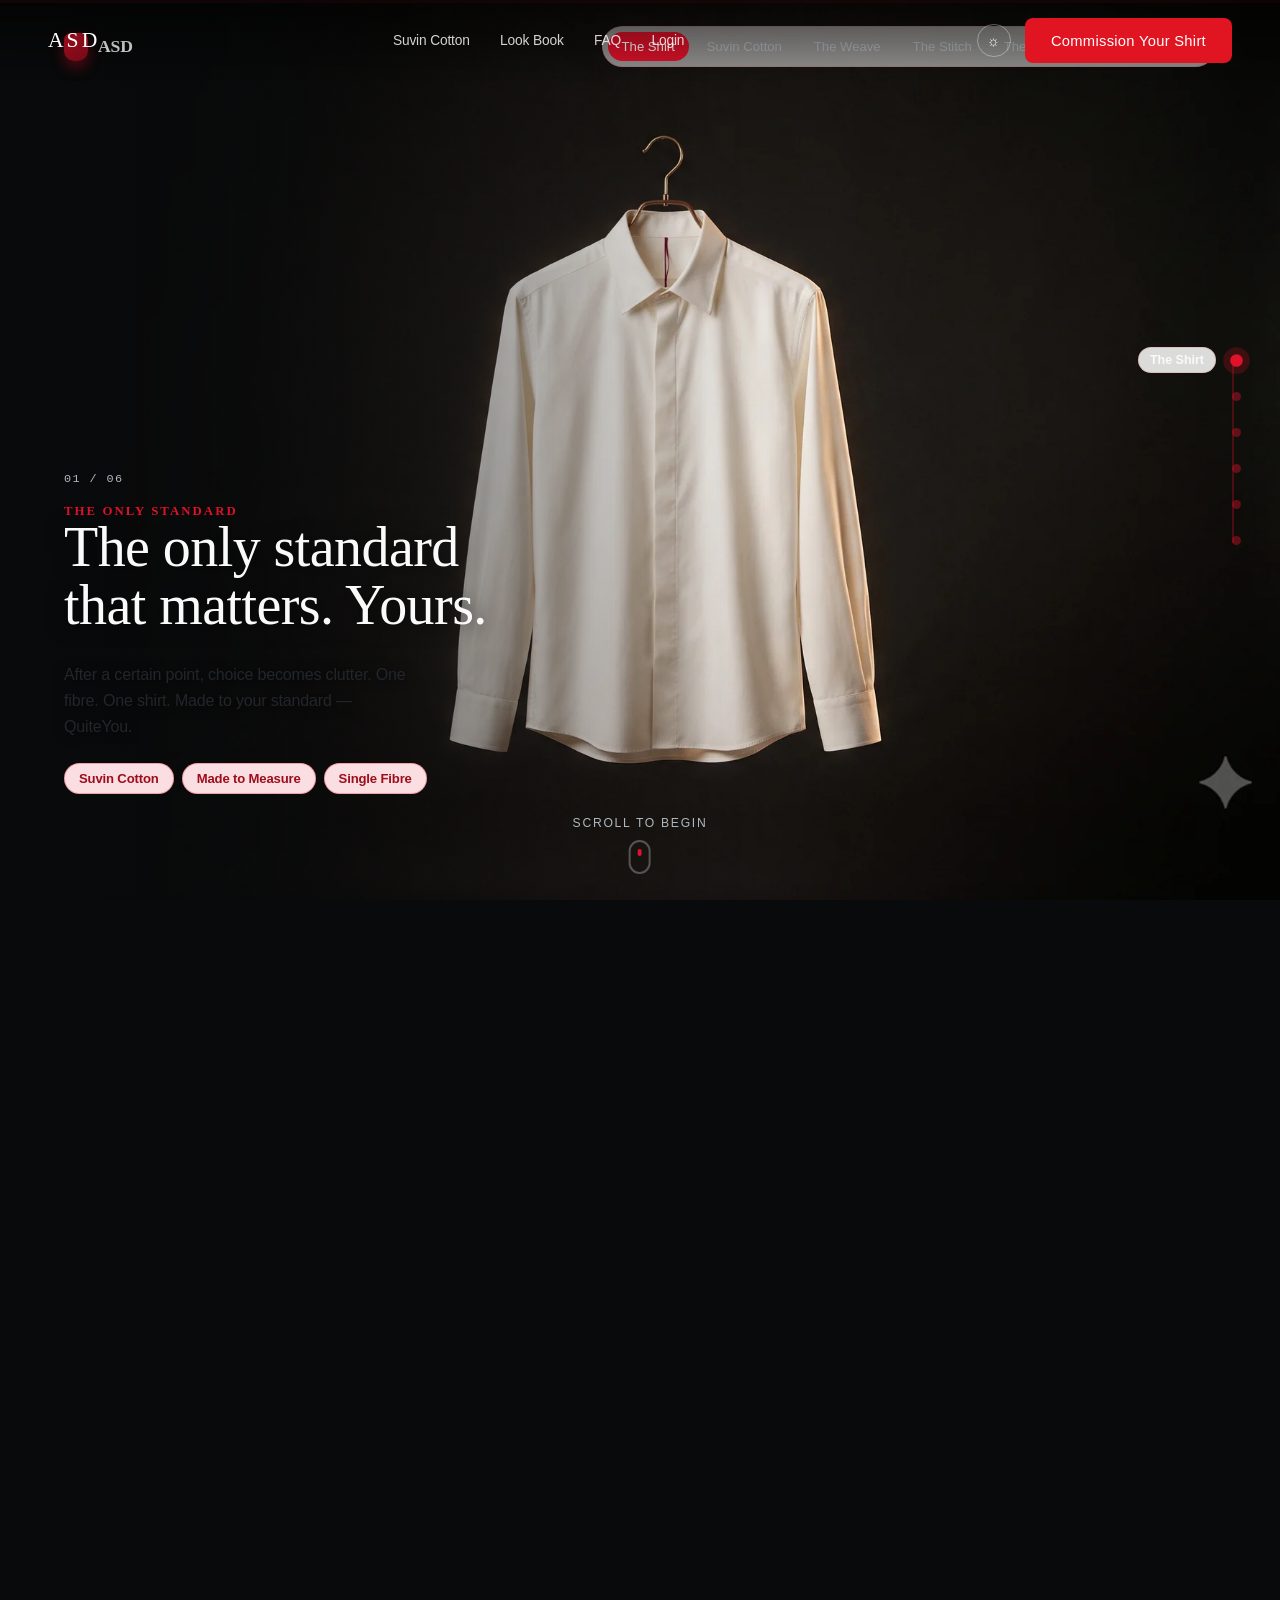
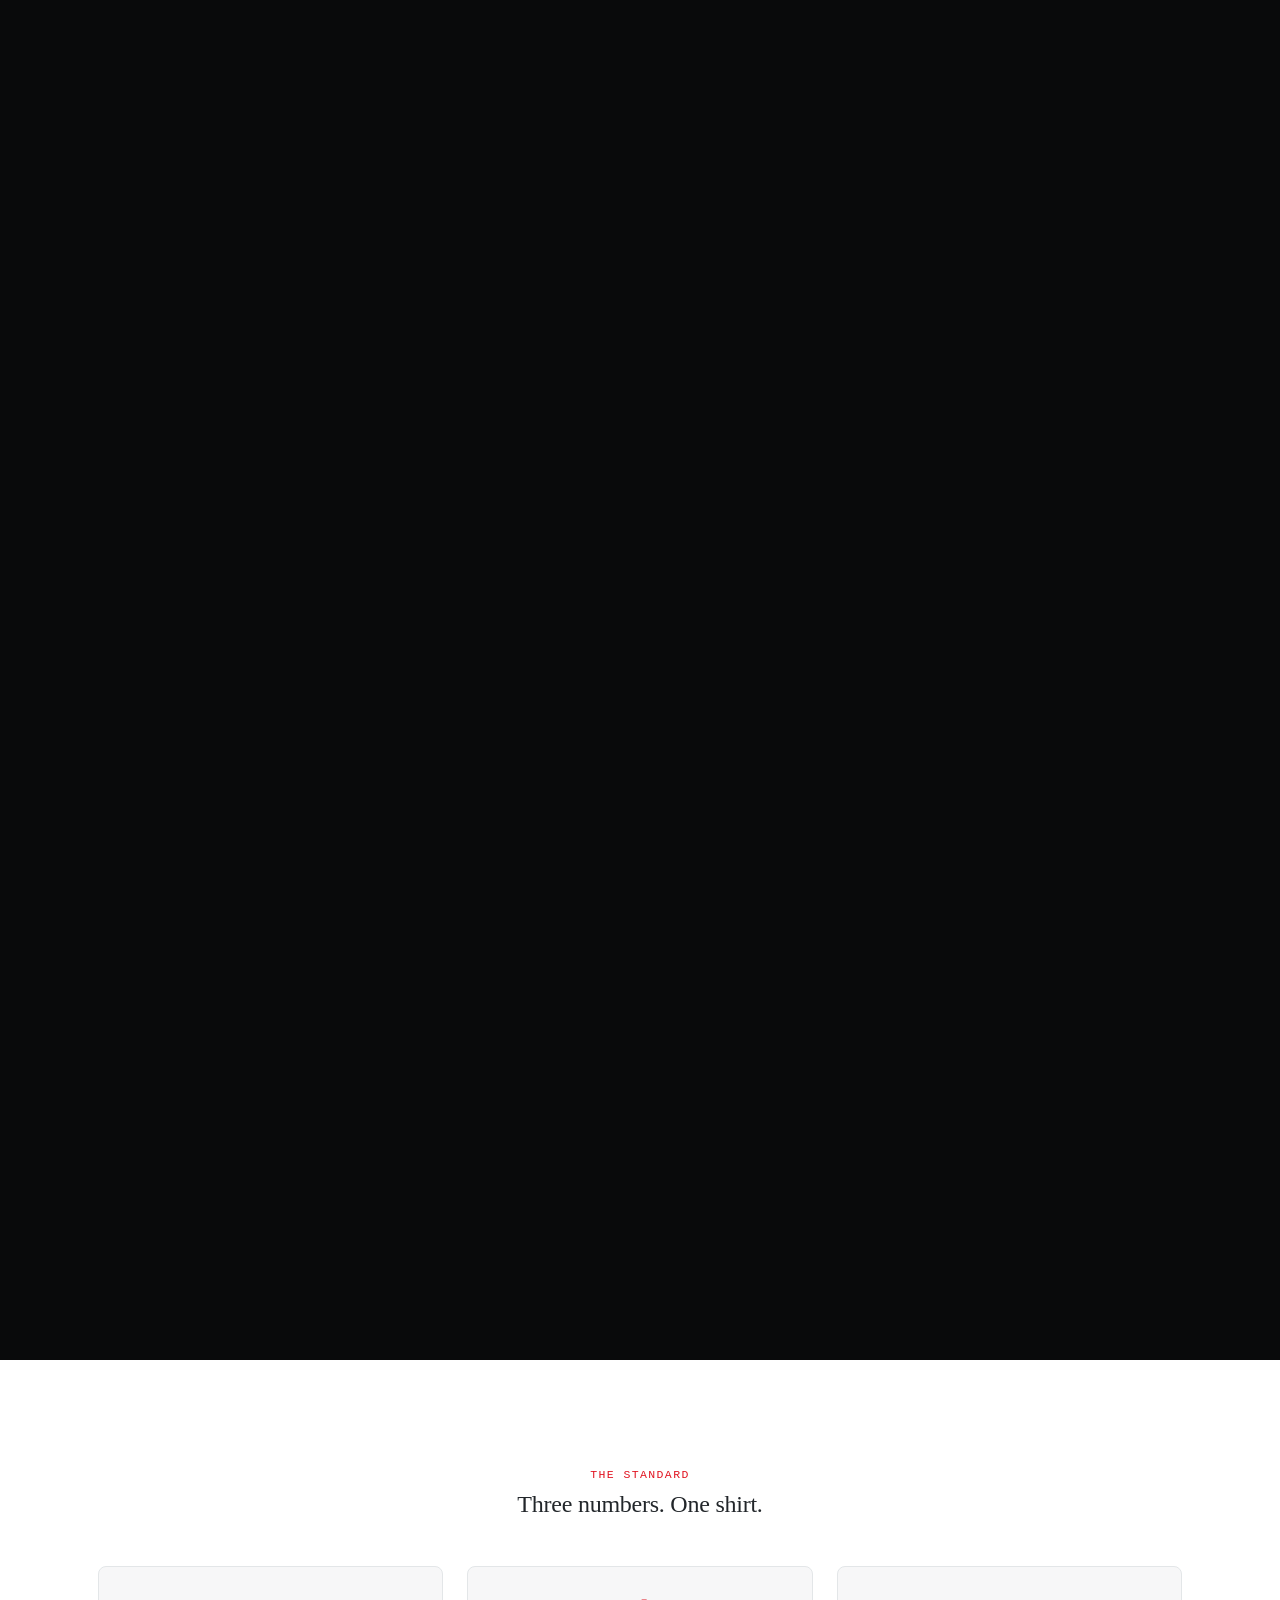
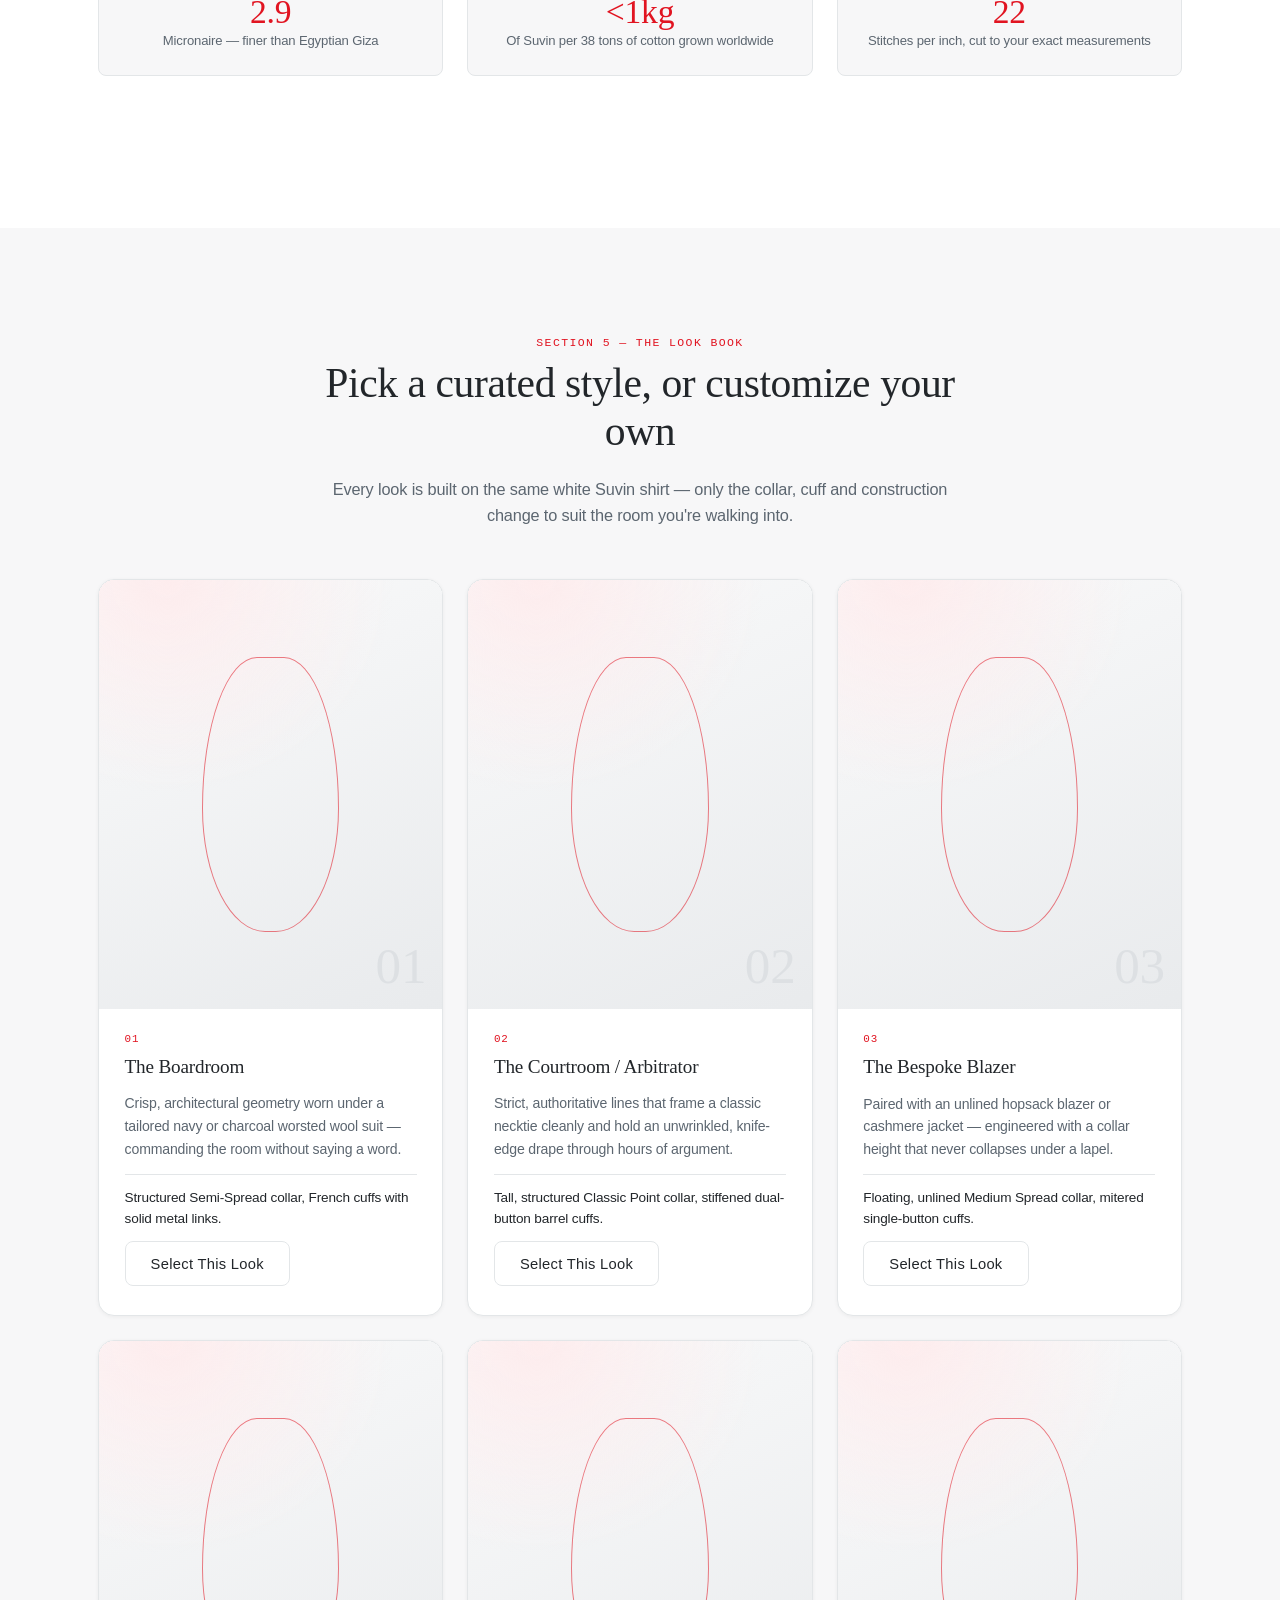
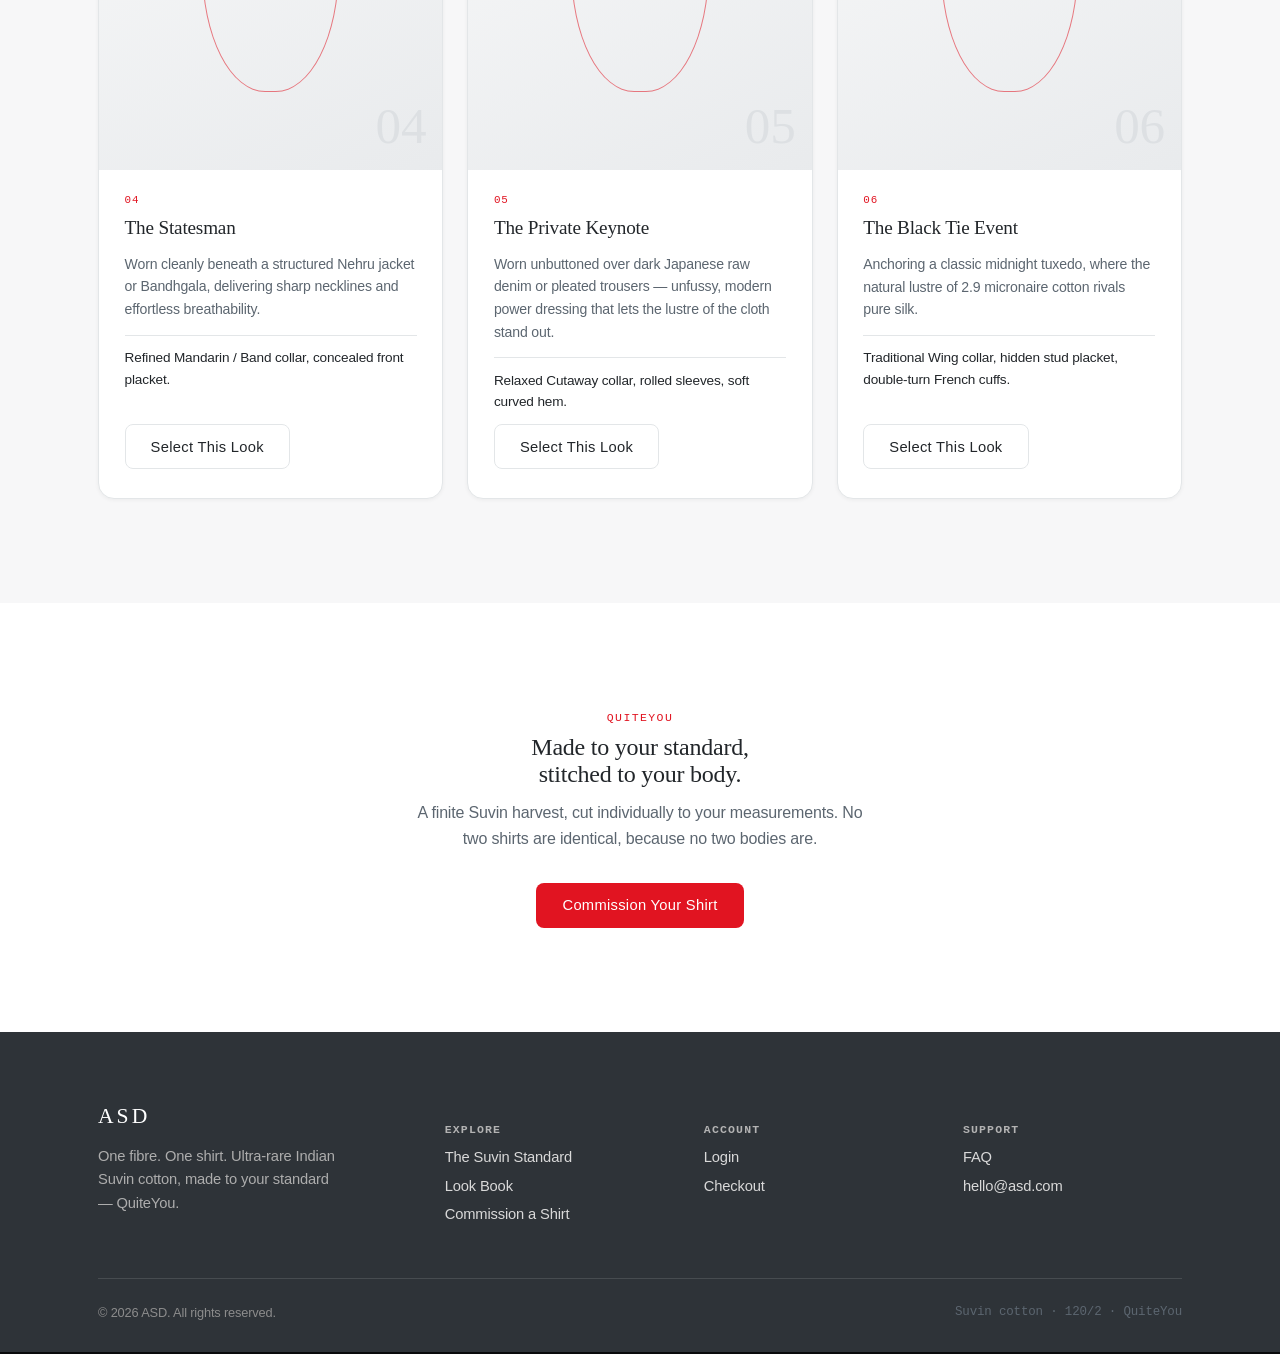
==== index.html @ 160a38eb "Initial commit: ASD site with scroll-cinematic hero Static, framework-free site for ASD (Suvin cotto" ====
<!doctype html>
<html lang="en">
<head>
<meta charset="utf-8" />
<meta name="viewport" content="width=device-width, initial-scale=1, viewport-fit=cover" />
<title>ASD — The Suvin Standard</title>
<meta name="description" content="ASD makes exactly one shirt, from ultra-rare Indian Suvin cotton, cut and stitched to your exact standard. Commission yours." />
<link rel="stylesheet" href="css/theme.css" />
<link rel="stylesheet" href="css/site.css" />
</head>
<body>

  <header class="site-header">
    <a class="wordmark" href="#top">ASD</a>
    <nav class="main-nav">
      <a href="pages/suvin.html">Suvin Cotton</a>
      <a href="#lookbook-full">Look Book</a>
      <a href="pages/faq.html">FAQ</a>
      <a href="pages/login.html">Login</a>
    </nav>
    <div class="header-actions">
      <button class="theme-toggle" data-theme-toggle aria-label="Toggle dark mode">&#9788;</button>
      <a class="btn btn-primary" href="pages/product.html">Commission Your Shirt</a>
    </div>
  </header>

  <div id="top"></div>
  <div id="world"></div>

  <!-- ---------------------------------------------------------- the standard, in numbers -->
  <section class="section text-center">
    <div class="container">
      <span class="eyebrow">The Standard</span>
      <h2>Three numbers. One shirt.</h2>
      <div class="stat-row">
        <div class="stat-card">
          <span class="num">2.9</span>
          <span class="lbl">Micronaire — finer than Egyptian Giza</span>
        </div>
        <div class="stat-card">
          <span class="num">&lt;1kg</span>
          <span class="lbl">Of Suvin per 38 tons of cotton grown worldwide</span>
        </div>
        <div class="stat-card">
          <span class="num">22</span>
          <span class="lbl">Stitches per inch, cut to your exact measurements</span>
        </div>
      </div>
    </div>
  </section>

  <!-- ---------------------------------------------------------- look book -->
  <section id="lookbook-full" class="section alt">
    <div class="container">
      <div class="section-head">
        <span class="eyebrow">Section 5 — The Look Book</span>
        <h2>Pick a curated style, or customize your own</h2>
        <p>Every look is built on the same white Suvin shirt — only the collar, cuff and construction change to suit the room you're walking into.</p>
      </div>

      <div class="lookbook-grid">

        <article class="look-card">
          <div class="look-swatch" data-num="01"></div>
          <div class="look-body">
            <span class="look-tag">01</span>
            <h3>The Boardroom</h3>
            <p>Crisp, architectural geometry worn under a tailored navy or charcoal worsted wool suit — commanding the room without saying a word.</p>
            <p class="look-custom">Structured Semi-Spread collar, French cuffs with solid metal links.</p>
            <a class="btn btn-outline" href="pages/product.html?look=boardroom">Select This Look</a>
          </div>
        </article>

        <article class="look-card">
          <div class="look-swatch" data-num="02"></div>
          <div class="look-body">
            <span class="look-tag">02</span>
            <h3>The Courtroom / Arbitrator</h3>
            <p>Strict, authoritative lines that frame a classic necktie cleanly and hold an unwrinkled, knife-edge drape through hours of argument.</p>
            <p class="look-custom">Tall, structured Classic Point collar, stiffened dual-button barrel cuffs.</p>
            <a class="btn btn-outline" href="pages/product.html?look=courtroom">Select This Look</a>
          </div>
        </article>

        <article class="look-card">
          <div class="look-swatch" data-num="03"></div>
          <div class="look-body">
            <span class="look-tag">03</span>
            <h3>The Bespoke Blazer</h3>
            <p>Paired with an unlined hopsack blazer or cashmere jacket — engineered with a collar height that never collapses under a lapel.</p>
            <p class="look-custom">Floating, unlined Medium Spread collar, mitered single-button cuffs.</p>
            <a class="btn btn-outline" href="pages/product.html?look=blazer">Select This Look</a>
          </div>
        </article>

        <article class="look-card">
          <div class="look-swatch" data-num="04"></div>
          <div class="look-body">
            <span class="look-tag">04</span>
            <h3>The Statesman</h3>
            <p>Worn cleanly beneath a structured Nehru jacket or Bandhgala, delivering sharp necklines and effortless breathability.</p>
            <p class="look-custom">Refined Mandarin / Band collar, concealed front placket.</p>
            <a class="btn btn-outline" href="pages/product.html?look=statesman">Select This Look</a>
          </div>
        </article>

        <article class="look-card">
          <div class="look-swatch" data-num="05"></div>
          <div class="look-body">
            <span class="look-tag">05</span>
            <h3>The Private Keynote</h3>
            <p>Worn unbuttoned over dark Japanese raw denim or pleated trousers — unfussy, modern power dressing that lets the lustre of the cloth stand out.</p>
            <p class="look-custom">Relaxed Cutaway collar, rolled sleeves, soft curved hem.</p>
            <a class="btn btn-outline" href="pages/product.html?look=keynote">Select This Look</a>
          </div>
        </article>

        <article class="look-card">
          <div class="look-swatch" data-num="06"></div>
          <div class="look-body">
            <span class="look-tag">06</span>
            <h3>The Black Tie Event</h3>
            <p>Anchoring a classic midnight tuxedo, where the natural lustre of 2.9 micronaire cotton rivals pure silk.</p>
            <p class="look-custom">Traditional Wing collar, hidden stud placket, double-turn French cuffs.</p>
            <a class="btn btn-outline" href="pages/product.html?look=blacktie">Select This Look</a>
          </div>
        </article>

      </div>
    </div>
  </section>

  <!-- ---------------------------------------------------------- closing CTA -->
  <section class="section text-center">
    <div class="container">
      <span class="eyebrow">QuiteYou</span>
      <h2 style="max-width:22ch;margin-left:auto;margin-right:auto;">Made to your standard, stitched to your body.</h2>
      <p style="max-width:52ch;margin:0 auto 2rem;color:var(--muted-foreground);">A finite Suvin harvest, cut individually to your measurements. No two shirts are identical, because no two bodies are.</p>
      <a class="btn btn-primary" href="pages/product.html">Commission Your Shirt</a>
    </div>
  </section>

  <footer class="site-footer">
    <div class="container">
      <div class="footer-grid">
        <div class="footer-brand">
          <div class="wordmark" style="color:#fff;margin-bottom:1rem;">ASD</div>
          <p>One fibre. One shirt. Ultra-rare Indian Suvin cotton, made to your standard — QuiteYou.</p>
        </div>
        <div>
          <h5>Explore</h5>
          <ul>
            <li><a href="pages/suvin.html">The Suvin Standard</a></li>
            <li><a href="#lookbook-full">Look Book</a></li>
            <li><a href="pages/product.html">Commission a Shirt</a></li>
          </ul>
        </div>
        <div>
          <h5>Account</h5>
          <ul>
            <li><a href="pages/login.html">Login</a></li>
            <li><a href="pages/checkout.html">Checkout</a></li>
          </ul>
        </div>
        <div>
          <h5>Support</h5>
          <ul>
            <li><a href="pages/faq.html">FAQ</a></li>
            <li><a href="mailto:hello@asd.com">hello@asd.com</a></li>
          </ul>
        </div>
      </div>
      <div class="footer-bottom">
        <span>&copy; 2026 ASD. All rights reserved.</span>
        <span class="mono-note">Suvin cotton &middot; 120/2 &middot; QuiteYou</span>
      </div>
    </div>
  </footer>

  <script src="js/scrub-engine.js"></script>
  <script src="js/site.js"></script>
</body>
</html>
---- css/theme.css ----
/* ASD — design tokens (as supplied) */
:root {
  --card: hsl(0, 0%, 100%);
  --ring: hsl(356, 84%, 48%);
  --input: hsl(210, 10%, 90%);
  --muted: hsl(210, 10%, 97%);
  --accent: hsl(356, 84%, 96%);
  --border: hsl(210, 10%, 90%);
  --radius: 0.5rem;
  --chart-1: hsl(356, 84%, 48%);
  --chart-2: hsl(210, 10%, 20%);
  --chart-3: hsl(142, 70%, 45%);
  --chart-4: hsl(47, 95%, 55%);
  --chart-5: hsl(25, 95%, 55%);
  --popover: hsl(0, 0%, 100%);
  --primary: hsl(356, 84%, 48%);
  --sidebar: hsl(210, 10%, 98%);
  --spacing: 0.25rem;
  --font-mono: JetBrains Mono, Menlo, monospace;
  --font-sans: Inter, -apple-system, BlinkMacSystemFont, Segoe UI, Roboto, sans-serif;
  --secondary: hsl(210, 10%, 96%);
  --background: hsl(0, 0%, 100%);
  --font-serif: Georgia, serif;
  --foreground: hsl(210, 10%, 15%);
  --destructive: hsl(0, 84%, 60%);
  --shadow-blur: 4px;
  --shadow-color: 0 0 0;
  --sidebar-ring: hsl(356, 84%, 48%);
  --shadow-spread: 0px;
  --letter-spacing: -0.01em;
  --shadow-opacity: 0.05;
  --sidebar-accent: hsl(356, 84%, 94%);
  --sidebar-border: hsl(210, 10%, 92%);
  --card-foreground: hsl(210, 10%, 15%);
  --shadow-offset-x: 0px;
  --shadow-offset-y: 1px;
  --sidebar-primary: hsl(356, 84%, 48%);
  --muted-foreground: hsl(210, 10%, 40%);
  --accent-foreground: hsl(356, 84%, 30%);
  --popover-foreground: hsl(210, 10%, 15%);
  --primary-foreground: hsl(0, 0%, 100%);
  --sidebar-foreground: hsl(210, 10%, 20%);
  --secondary-foreground: hsl(210, 10%, 20%);
  --destructive-foreground: hsl(0, 0%, 100%);
  --sidebar-accent-foreground: hsl(356, 84%, 30%);
  --sidebar-primary-foreground: hsl(0, 0%, 100%);
}

.dark {
  --card: hsl(210, 10%, 7%);
  --ring: hsl(356, 84%, 48%);
  --input: hsl(210, 10%, 16%);
  --muted: hsl(210, 10%, 12%);
  --accent: hsl(356, 84%, 15%);
  --border: hsl(210, 10%, 16%);
  --radius: 0.5rem;
  --chart-1: hsl(356, 84%, 48%);
  --chart-2: hsl(210, 10%, 80%);
  --chart-3: hsl(142, 70%, 45%);
  --chart-4: hsl(47, 95%, 55%);
  --chart-5: hsl(25, 95%, 55%);
  --popover: hsl(210, 10%, 7%);
  --primary: hsl(356, 84%, 48%);
  --sidebar: hsl(210, 10%, 8%);
  --spacing: 0.25rem;
  --font-mono: JetBrains Mono, Menlo, monospace;
  --font-sans: Inter, -apple-system, BlinkMacSystemFont, Segoe UI, Roboto, sans-serif;
  --secondary: hsl(210, 10%, 15%);
  --background: hsl(210, 10%, 4%);
  --font-serif: Georgia, serif;
  --foreground: hsl(0, 0%, 98%);
  --destructive: hsl(0, 62%, 30%);
  --shadow-blur: 8px;
  --shadow-color: 0 0 0;
  --sidebar-ring: hsl(356, 84%, 48%);
  --shadow-spread: 0px;
  --letter-spacing: -0.01em;
  --shadow-opacity: 0.4;
  --sidebar-accent: hsl(356, 84%, 15%);
  --sidebar-border: hsl(210, 10%, 14%);
  --card-foreground: hsl(0, 0%, 98%);
  --shadow-offset-x: 0px;
  --shadow-offset-y: 2px;
  --sidebar-primary: hsl(356, 84%, 48%);
  --muted-foreground: hsl(210, 10%, 65%);
  --accent-foreground: hsl(356, 84%, 80%);
  --popover-foreground: hsl(0, 0%, 98%);
  --primary-foreground: hsl(0, 0%, 100%);
  --sidebar-foreground: hsl(210, 10%, 90%);
  --secondary-foreground: hsl(0, 0%, 98%);
  --destructive-foreground: hsl(0, 0%, 98%);
  --sidebar-accent-foreground: hsl(356, 84%, 85%);
  --sidebar-primary-foreground: hsl(0, 0%, 100%);
}
---- css/site.css ----
/* ASD — site chrome, typography, and page layout.
   Loads after theme.css (design tokens) and before scrub-engine.js mounts
   (the engine injects its own scoped styles into #world). */

*, *::before, *::after { box-sizing: border-box; }
html { scroll-behavior: smooth; }
body {
  margin: 0;
  background: var(--background);
  color: var(--foreground);
  font-family: var(--font-sans);
  letter-spacing: var(--letter-spacing);
  -webkit-font-smoothing: antialiased;
}
img, video { max-width: 100%; display: block; }
a { color: inherit; text-decoration: none; }
h1, h2, h3, h4 {
  font-family: var(--font-serif);
  font-weight: 400;
  letter-spacing: var(--letter-spacing);
  margin: 0 0 0.5em;
}
p { margin: 0 0 1em; line-height: 1.6; color: var(--foreground); }
.container { max-width: 1180px; margin: 0 auto; padding: 0 clamp(1.25rem, 4vw, 3rem); }
.eyebrow {
  display: inline-block;
  font-family: var(--font-mono);
  font-size: 0.72rem;
  letter-spacing: 0.12em;
  text-transform: uppercase;
  color: var(--primary);
  margin-bottom: 0.9em;
}
.btn {
  display: inline-flex; align-items: center; justify-content: center; gap: 0.5em;
  padding: 0.9em 1.7em;
  border-radius: var(--radius);
  font-size: 0.92rem;
  font-family: var(--font-sans);
  letter-spacing: 0.02em;
  border: 1px solid transparent;
  cursor: pointer;
  transition: transform 0.2s ease, background 0.2s ease, border-color 0.2s ease, color .2s ease;
}
.btn:hover { transform: translateY(-1px); }
.btn-primary { background: var(--primary); color: var(--primary-foreground); }
.btn-primary:hover { background: hsl(356, 84%, 42%); }
.btn-outline { background: transparent; color: var(--foreground); border-color: var(--border); }
.btn-outline:hover { border-color: var(--primary); color: var(--primary); }
.btn-ghost { background: transparent; color: var(--sw-ink, #fff); border-color: color-mix(in srgb, currentColor 35%, transparent); }

/* ---------------------------------------------------------------- header */
.site-header {
  position: fixed; inset: 0 0 auto 0; z-index: 500;
  display: flex; align-items: center; justify-content: space-between;
  padding: 1.15rem clamp(1.25rem, 4vw, 3rem);
  color: #fff;
  mix-blend-mode: normal;
  background: linear-gradient(to bottom, rgba(0,0,0,0.55), transparent);
  pointer-events: none;
}
.site-header.is-solid { background: var(--card); color: var(--foreground); box-shadow: 0 1px 0 var(--border); }
.site-header.is-solid .wordmark { color: var(--foreground); }
.site-header.is-solid .main-nav a { color: var(--muted-foreground); }
.site-header.is-solid .main-nav a:hover { color: var(--foreground); }
.site-header * { pointer-events: auto; }
.wordmark {
  font-family: var(--font-serif); font-size: 1.35rem; letter-spacing: 0.14em;
  color: #fff;
}
.main-nav { display: flex; align-items: center; gap: 1.9rem; }
.main-nav a { font-size: 0.86rem; color: rgba(255,255,255,0.82); transition: color .2s ease; }
.main-nav a:hover { color: #fff; }
.header-actions { display: flex; align-items: center; gap: 0.9rem; }
.theme-toggle {
  width: 2.1rem; height: 2.1rem; border-radius: 999px; border: 1px solid rgba(255,255,255,0.35);
  background: transparent; color: #fff; cursor: pointer; display: grid; place-items: center; font-size: 0.9rem;
}
.site-header.is-solid .theme-toggle { border-color: var(--border); color: var(--foreground); }
.nav-toggle { display: none; }

/* subpages (no cinematic hero behind the header) run the header solid from the start */
body.subpage .site-header {
  position: static; background: var(--card); color: var(--foreground); box-shadow: 0 1px 0 var(--border);
}
body.subpage .site-header .wordmark { color: var(--foreground); }
body.subpage .site-header .main-nav a { color: var(--muted-foreground); }
body.subpage .site-header .main-nav a:hover { color: var(--foreground); }
body.subpage .site-header .theme-toggle { border-color: var(--border); color: var(--foreground); }

@media (max-width: 860px) {
  .main-nav { display: none; }
}

/* ---------------------------------------------------------------- footer */
.site-footer { background: var(--chart-2); color: hsl(0,0%,92%); padding: 4.5rem 0 2rem; }
.footer-grid {
  display: grid; grid-template-columns: 1.4fr 1fr 1fr 1fr; gap: 2.5rem;
  padding-bottom: 3rem; border-bottom: 1px solid rgba(255,255,255,0.12);
}
.footer-grid h5 { font-family: var(--font-mono); font-size: 0.72rem; letter-spacing: 0.1em; text-transform: uppercase; color: hsl(0,0%,70%); margin-bottom: 1.1em; }
.footer-grid ul { list-style: none; margin: 0; padding: 0; display: grid; gap: 0.65em; }
.footer-grid a { color: hsl(0,0%,85%); font-size: 0.92rem; }
.footer-grid a:hover { color: var(--primary); }
.footer-brand p { color: hsl(0,0%,68%); font-size: 0.92rem; max-width: 30ch; }
.footer-bottom { display: flex; justify-content: space-between; align-items: center; padding-top: 1.6rem; font-size: 0.8rem; color: hsl(0,0%,55%); flex-wrap: wrap; gap: 0.75rem; }

@media (max-width: 760px) {
  .footer-grid { grid-template-columns: 1fr 1fr; }
}

/* ---------------------------------------------------------------- lets-scroll theme override
   The engine wraps its own defaults in @layer sw, so this plain block wins. */
:root, .sw-root {
  --sw-bg: hsl(210, 10%, 4%);
  --sw-ink: hsl(0, 0%, 98%);
  --sw-ink-soft: hsl(210, 10%, 72%);
  --sw-accent: hsl(356, 84%, 48%);
  --sw-font-display: var(--font-serif);
  --sw-font-body: var(--font-sans);
}
#world { background: var(--sw-bg); }

/* ---------------------------------------------------------------- section shells */
.section { padding: 6.5rem 0; }
.section-head { max-width: 640px; margin: 0 auto 3.2rem; text-align: center; }
.section-head h2 { font-size: clamp(1.9rem, 3.4vw, 2.6rem); }
.section-head p { color: var(--muted-foreground); font-size: 1.02rem; }

/* ---------------------------------------------------------------- look book grid */
.lookbook-grid {
  display: grid; grid-template-columns: repeat(3, 1fr); gap: 1.5rem;
}
.look-card {
  background: var(--card); border: 1px solid var(--border); border-radius: calc(var(--radius) * 2);
  overflow: hidden; display: flex; flex-direction: column;
  box-shadow: var(--shadow-offset-x) var(--shadow-offset-y) var(--shadow-blur) var(--shadow-spread) rgb(var(--shadow-color) / var(--shadow-opacity));
  transition: transform .25s ease, box-shadow .25s ease;
}
.look-card:hover { transform: translateY(-4px); box-shadow: 0 14px 32px -12px rgb(var(--shadow-color) / 0.18); }
.look-swatch {
  aspect-ratio: 4 / 5; position: relative; overflow: hidden;
  background:
    radial-gradient(120% 90% at 20% 0%, hsl(356 84% 96%) 0%, transparent 55%),
    linear-gradient(155deg, hsl(210 10% 98%) 0%, hsl(210 10% 92%) 100%);
}
.look-swatch::after {
  content: attr(data-num);
  position: absolute; right: 1rem; bottom: 0.9rem;
  font-family: var(--font-serif); font-size: 3.2rem; color: hsl(210 10% 88%);
}
.look-swatch::before {
  content: '';
  position: absolute; inset: 18% 30%;
  border: 1.5px solid var(--primary);
  border-radius: 40% 40% 46% 46% / 55% 55% 45% 45%;
  opacity: 0.55;
}
.look-body { padding: 1.5rem 1.6rem 1.8rem; display: flex; flex-direction: column; gap: 0.7rem; flex: 1; }
.look-body h3 { font-size: 1.2rem; margin-bottom: 0.15em; }
.look-tag { font-family: var(--font-mono); font-size: 0.68rem; letter-spacing: 0.08em; text-transform: uppercase; color: var(--primary); }
.look-body p { font-size: 0.88rem; color: var(--muted-foreground); margin-bottom: 0; }
.look-body .look-custom { font-size: 0.85rem; color: var(--foreground); border-top: 1px solid var(--border); padding-top: 0.7rem; margin-top: 0.2rem; }
.look-body .btn { margin-top: auto; align-self: flex-start; }

@media (max-width: 980px) { .lookbook-grid { grid-template-columns: repeat(2, 1fr); } }
@media (max-width: 620px) { .lookbook-grid { grid-template-columns: 1fr; } }

/* ---------------------------------------------------------------- FAQ */
.faq-list { max-width: 780px; margin: 0 auto; display: grid; gap: 0.75rem; }
.faq-item { border: 1px solid var(--border); border-radius: var(--radius); background: var(--card); overflow: hidden; }
.faq-item summary {
  list-style: none; cursor: pointer; padding: 1.15rem 1.4rem; display: flex; align-items: center;
  justify-content: space-between; gap: 1rem; font-weight: 500; font-size: 0.98rem;
}
.faq-item summary::-webkit-details-marker { display: none; }
.faq-item summary::after { content: '+'; font-size: 1.3rem; color: var(--primary); transition: transform .2s ease; flex-shrink: 0; }
.faq-item[open] summary::after { transform: rotate(45deg); }
.faq-item .faq-a { padding: 0 1.4rem 1.3rem; color: var(--muted-foreground); font-size: 0.92rem; }

/* ---------------------------------------------------------------- generic content pages */
.page-hero { padding: 9.5rem 0 3.5rem; border-bottom: 1px solid var(--border); }
.page-hero .eyebrow { display: block; }
.page-hero h1 { font-size: clamp(2.1rem, 4vw, 3rem); max-width: 20ch; }
.page-hero .lede { font-size: 1.08rem; color: var(--muted-foreground); max-width: 62ch; }
.prose { max-width: 760px; margin: 0 auto; font-size: 1.02rem; }
.prose h2 { font-size: 1.5rem; margin-top: 2em; }
.stat-row { display: grid; grid-template-columns: repeat(3, 1fr); gap: 1.5rem; margin: 3rem 0; }
.stat-card { background: var(--muted); border: 1px solid var(--border); border-radius: var(--radius); padding: 1.6rem; text-align: center; }
.stat-card .num { font-family: var(--font-serif); font-size: 2.1rem; color: var(--primary); display: block; }
.stat-card .lbl { font-size: 0.82rem; color: var(--muted-foreground); }

/* ---------------------------------------------------------------- forms (login / configurator placeholders) */
.card-panel {
  max-width: 440px; margin: 0 auto; background: var(--card); border: 1px solid var(--border);
  border-radius: calc(var(--radius) * 2); padding: 2.4rem;
  box-shadow: var(--shadow-offset-x) var(--shadow-offset-y) var(--shadow-blur) var(--shadow-spread) rgb(var(--shadow-color) / var(--shadow-opacity));
}
.field { display: grid; gap: 0.4rem; margin-bottom: 1.1rem; }
.field label { font-size: 0.82rem; color: var(--muted-foreground); }
.field input, .field select {
  background: var(--background); border: 1px solid var(--input); border-radius: var(--radius);
  padding: 0.75em 0.9em; font-size: 0.95rem; color: var(--foreground); font-family: inherit;
}
.field input:focus, .field select:focus { outline: 2px solid var(--ring); outline-offset: 1px; }

.config-layout { display: grid; grid-template-columns: 1.1fr 0.9fr; gap: 3rem; align-items: start; }
.config-preview {
  aspect-ratio: 3/4; border-radius: calc(var(--radius) * 2); border: 1px solid var(--border);
  background: radial-gradient(120% 90% at 30% 0%, hsl(356 84% 96%), transparent 55%), var(--muted);
  display: grid; place-items: center; color: var(--muted-foreground); font-family: var(--font-mono); font-size: 0.8rem;
}
.option-group { margin-bottom: 1.6rem; }
.option-group h4 { font-size: 0.82rem; text-transform: uppercase; letter-spacing: 0.08em; color: var(--muted-foreground); margin-bottom: 0.7em; font-family: var(--font-mono); font-weight: 400; }
.swatch-row { display: flex; flex-wrap: wrap; gap: 0.6rem; }
.swatch-row button {
  border: 1px solid var(--border); background: var(--card); border-radius: var(--radius);
  padding: 0.55em 1em; font-size: 0.85rem; cursor: pointer; color: var(--foreground);
}
.swatch-row button[aria-pressed="true"] { border-color: var(--primary); color: var(--primary); background: var(--accent); }

@media (max-width: 860px) {
  .config-layout { grid-template-columns: 1fr; }
  .stat-row { grid-template-columns: 1fr; }
}

/* ---------------------------------------------------------------- misc */
.section.alt { background: var(--muted); }
.text-center { text-align: center; }
.mono-note { font-family: var(--font-mono); font-size: 0.78rem; color: var(--muted-foreground); }
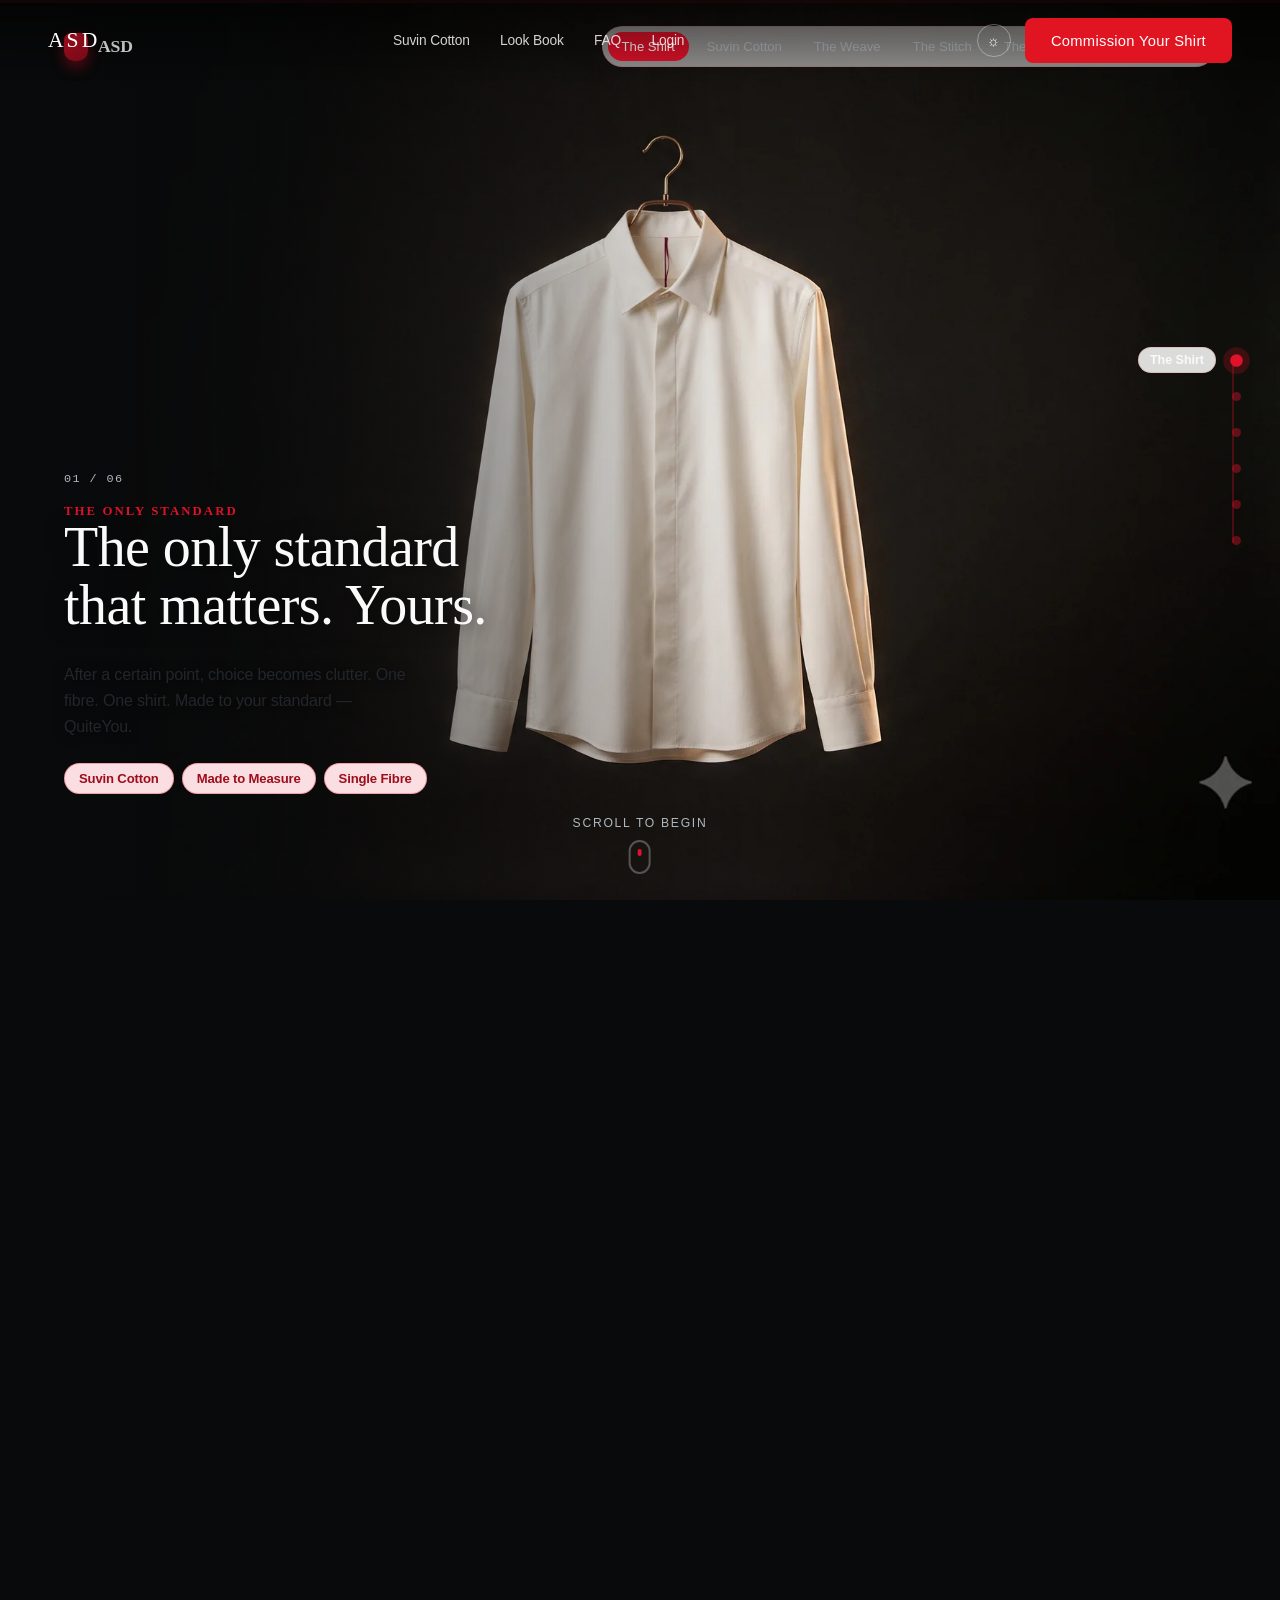
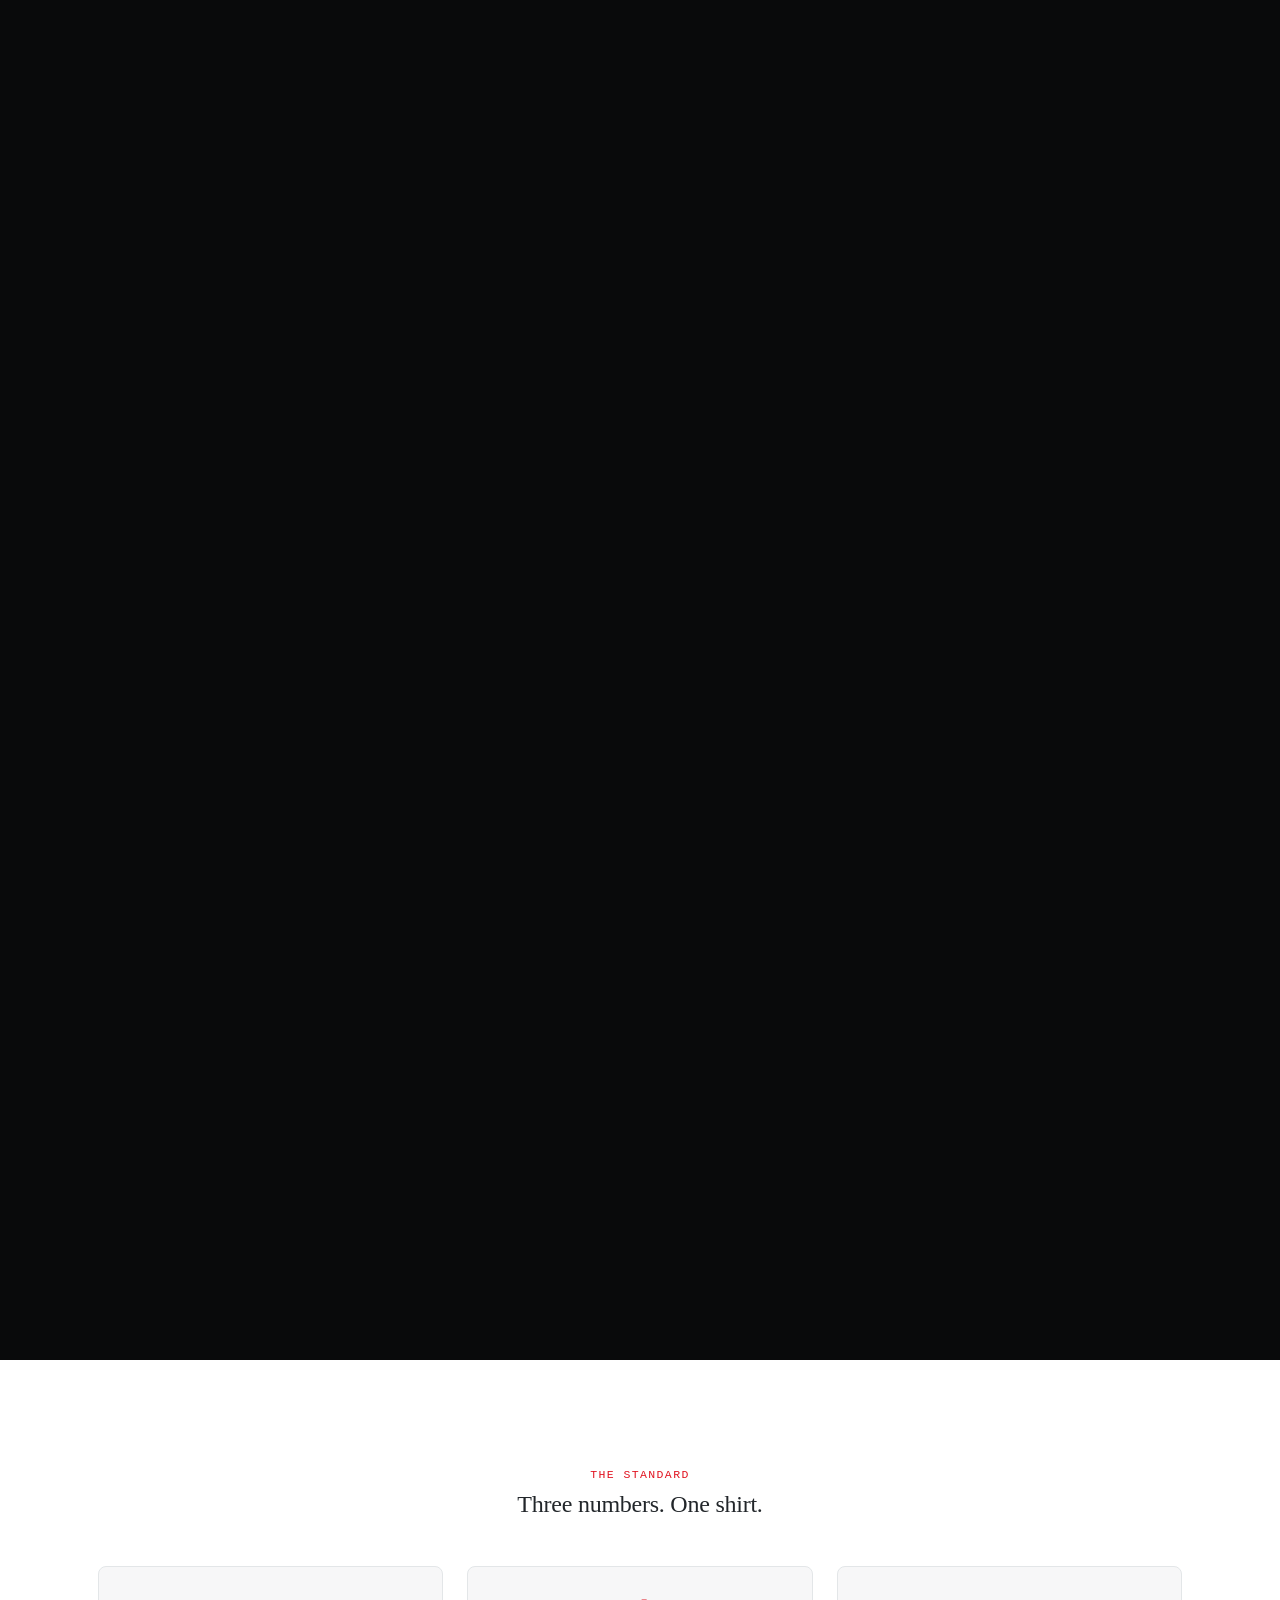
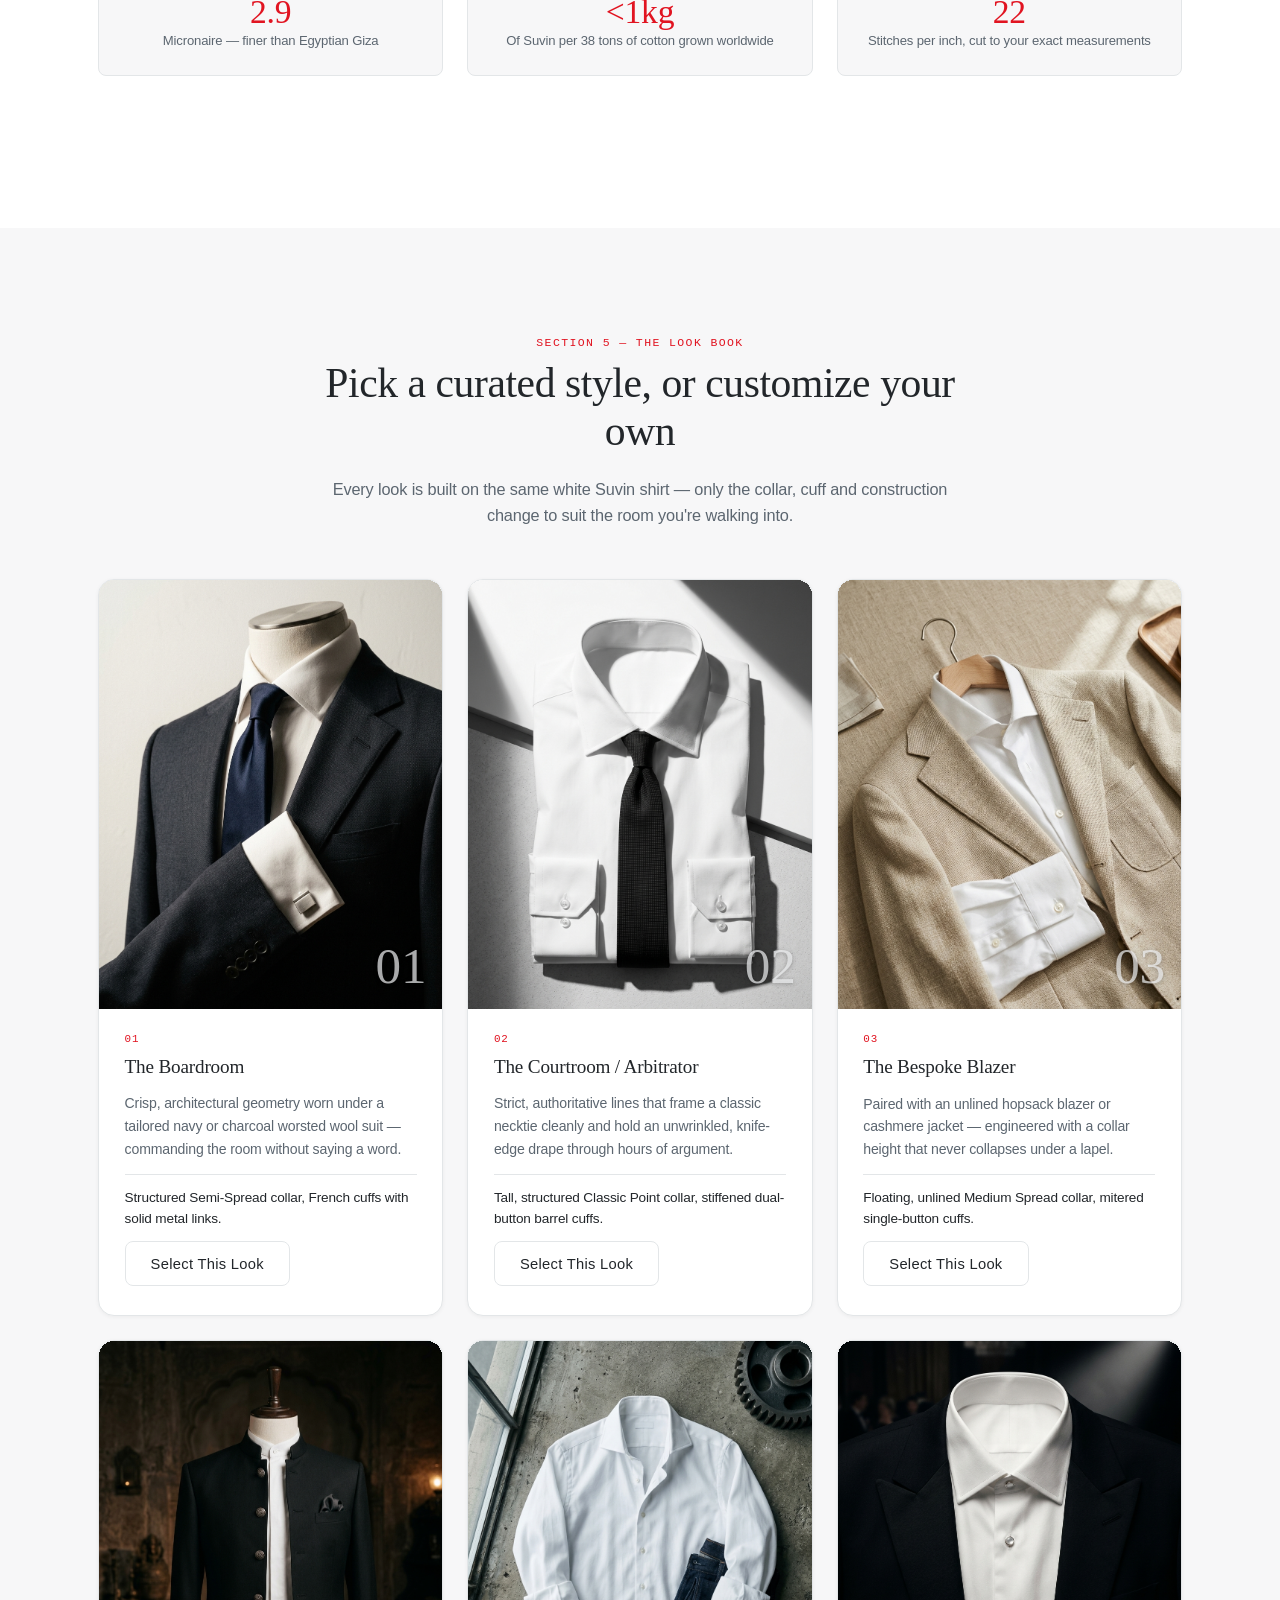
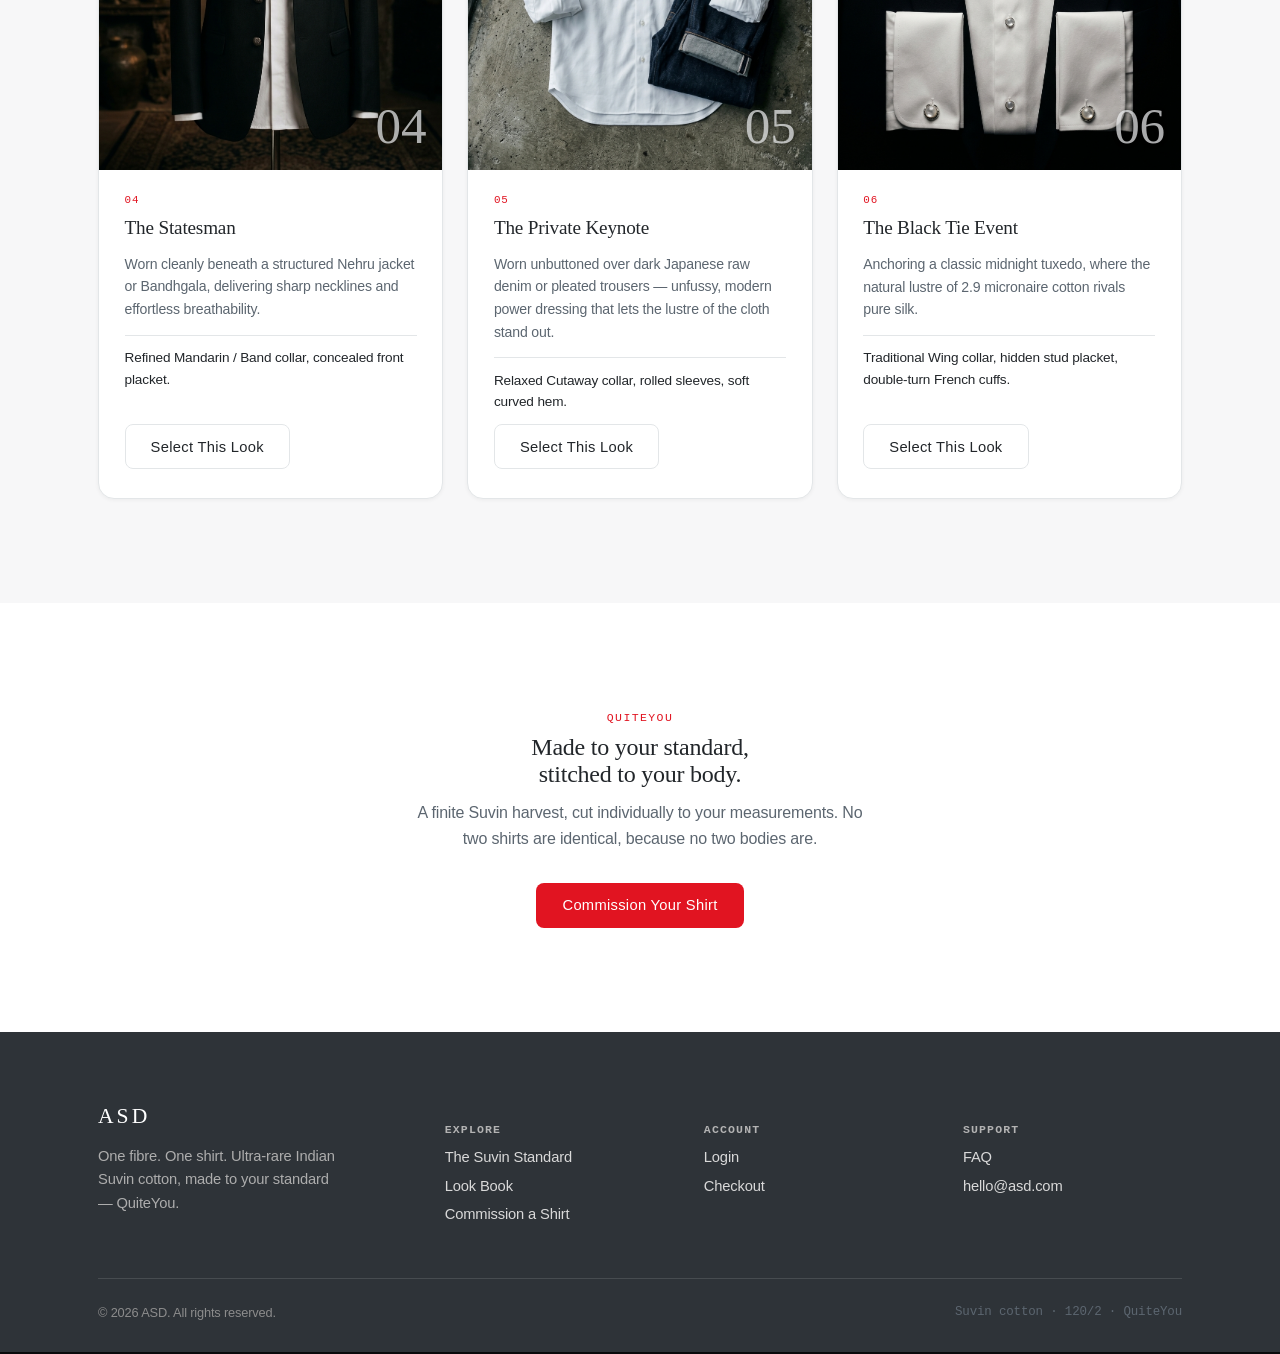
==== commit 1fe300d8: "feat: integrate lookbook image assets with hover-zoom styling and updated layout cards" ====
--- a/index.html
+++ b/index.html
@@ -61,7 +61,7 @@
       <div class="lookbook-grid">
 
         <article class="look-card">
-          <div class="look-swatch" data-num="01"></div>
+          <div class="look-swatch" data-num="01"><img src="assets/look-01-boardroom.jpg" alt="The Boardroom — Semi-Spread collar with French cuffs under a navy suit" loading="lazy"></div>
           <div class="look-body">
             <span class="look-tag">01</span>
             <h3>The Boardroom</h3>
@@ -72,7 +72,7 @@
         </article>
 
         <article class="look-card">
-          <div class="look-swatch" data-num="02"></div>
+          <div class="look-swatch" data-num="02"><img src="assets/look-02-courtroom.jpg" alt="The Courtroom — Classic Point collar with barrel cuffs" loading="lazy"></div>
           <div class="look-body">
             <span class="look-tag">02</span>
             <h3>The Courtroom / Arbitrator</h3>
@@ -83,7 +83,7 @@
         </article>
 
         <article class="look-card">
-          <div class="look-swatch" data-num="03"></div>
+          <div class="look-swatch" data-num="03"><img src="assets/look-03-blazer.jpg" alt="The Bespoke Blazer — Medium Spread collar with mitered cuffs" loading="lazy"></div>
           <div class="look-body">
             <span class="look-tag">03</span>
             <h3>The Bespoke Blazer</h3>
@@ -94,7 +94,7 @@
         </article>
 
         <article class="look-card">
-          <div class="look-swatch" data-num="04"></div>
+          <div class="look-swatch" data-num="04"><img src="assets/look-04-statesman.jpg" alt="The Statesman — Mandarin collar with concealed placket" loading="lazy"></div>
           <div class="look-body">
             <span class="look-tag">04</span>
             <h3>The Statesman</h3>
@@ -105,7 +105,7 @@
         </article>
 
         <article class="look-card">
-          <div class="look-swatch" data-num="05"></div>
+          <div class="look-swatch" data-num="05"><img src="assets/look-05-keynote.jpg" alt="The Private Keynote — Cutaway collar with rolled sleeves" loading="lazy"></div>
           <div class="look-body">
             <span class="look-tag">05</span>
             <h3>The Private Keynote</h3>
@@ -116,7 +116,7 @@
         </article>
 
         <article class="look-card">
-          <div class="look-swatch" data-num="06"></div>
+          <div class="look-swatch" data-num="06"><img src="assets/look-06-blacktie.jpg" alt="The Black Tie Event — Wing collar with French cuffs" loading="lazy"></div>
           <div class="look-body">
             <span class="look-tag">06</span>
             <h3>The Black Tie Event</h3>
--- a/css/site.css
+++ b/css/site.css
@@ -140,21 +140,19 @@
 .look-card:hover { transform: translateY(-4px); box-shadow: 0 14px 32px -12px rgb(var(--shadow-color) / 0.18); }
 .look-swatch {
   aspect-ratio: 4 / 5; position: relative; overflow: hidden;
-  background:
-    radial-gradient(120% 90% at 20% 0%, hsl(356 84% 96%) 0%, transparent 55%),
-    linear-gradient(155deg, hsl(210 10% 98%) 0%, hsl(210 10% 92%) 100%);
-}
+  background: hsl(210 10% 92%);
+}
+.look-swatch img {
+  width: 100%; height: 100%; object-fit: cover; display: block;
+  transition: transform .45s ease;
+}
+.look-card:hover .look-swatch img { transform: scale(1.04); }
 .look-swatch::after {
   content: attr(data-num);
   position: absolute; right: 1rem; bottom: 0.9rem;
-  font-family: var(--font-serif); font-size: 3.2rem; color: hsl(210 10% 88%);
-}
-.look-swatch::before {
-  content: '';
-  position: absolute; inset: 18% 30%;
-  border: 1.5px solid var(--primary);
-  border-radius: 40% 40% 46% 46% / 55% 55% 45% 45%;
-  opacity: 0.55;
+  font-family: var(--font-serif); font-size: 3.2rem; color: hsl(210 10% 95% / 0.7);
+  pointer-events: none;
+  text-shadow: 0 1px 4px rgb(0 0 0 / 0.25);
 }
 .look-body { padding: 1.5rem 1.6rem 1.8rem; display: flex; flex-direction: column; gap: 0.7rem; flex: 1; }
 .look-body h3 { font-size: 1.2rem; margin-bottom: 0.15em; }
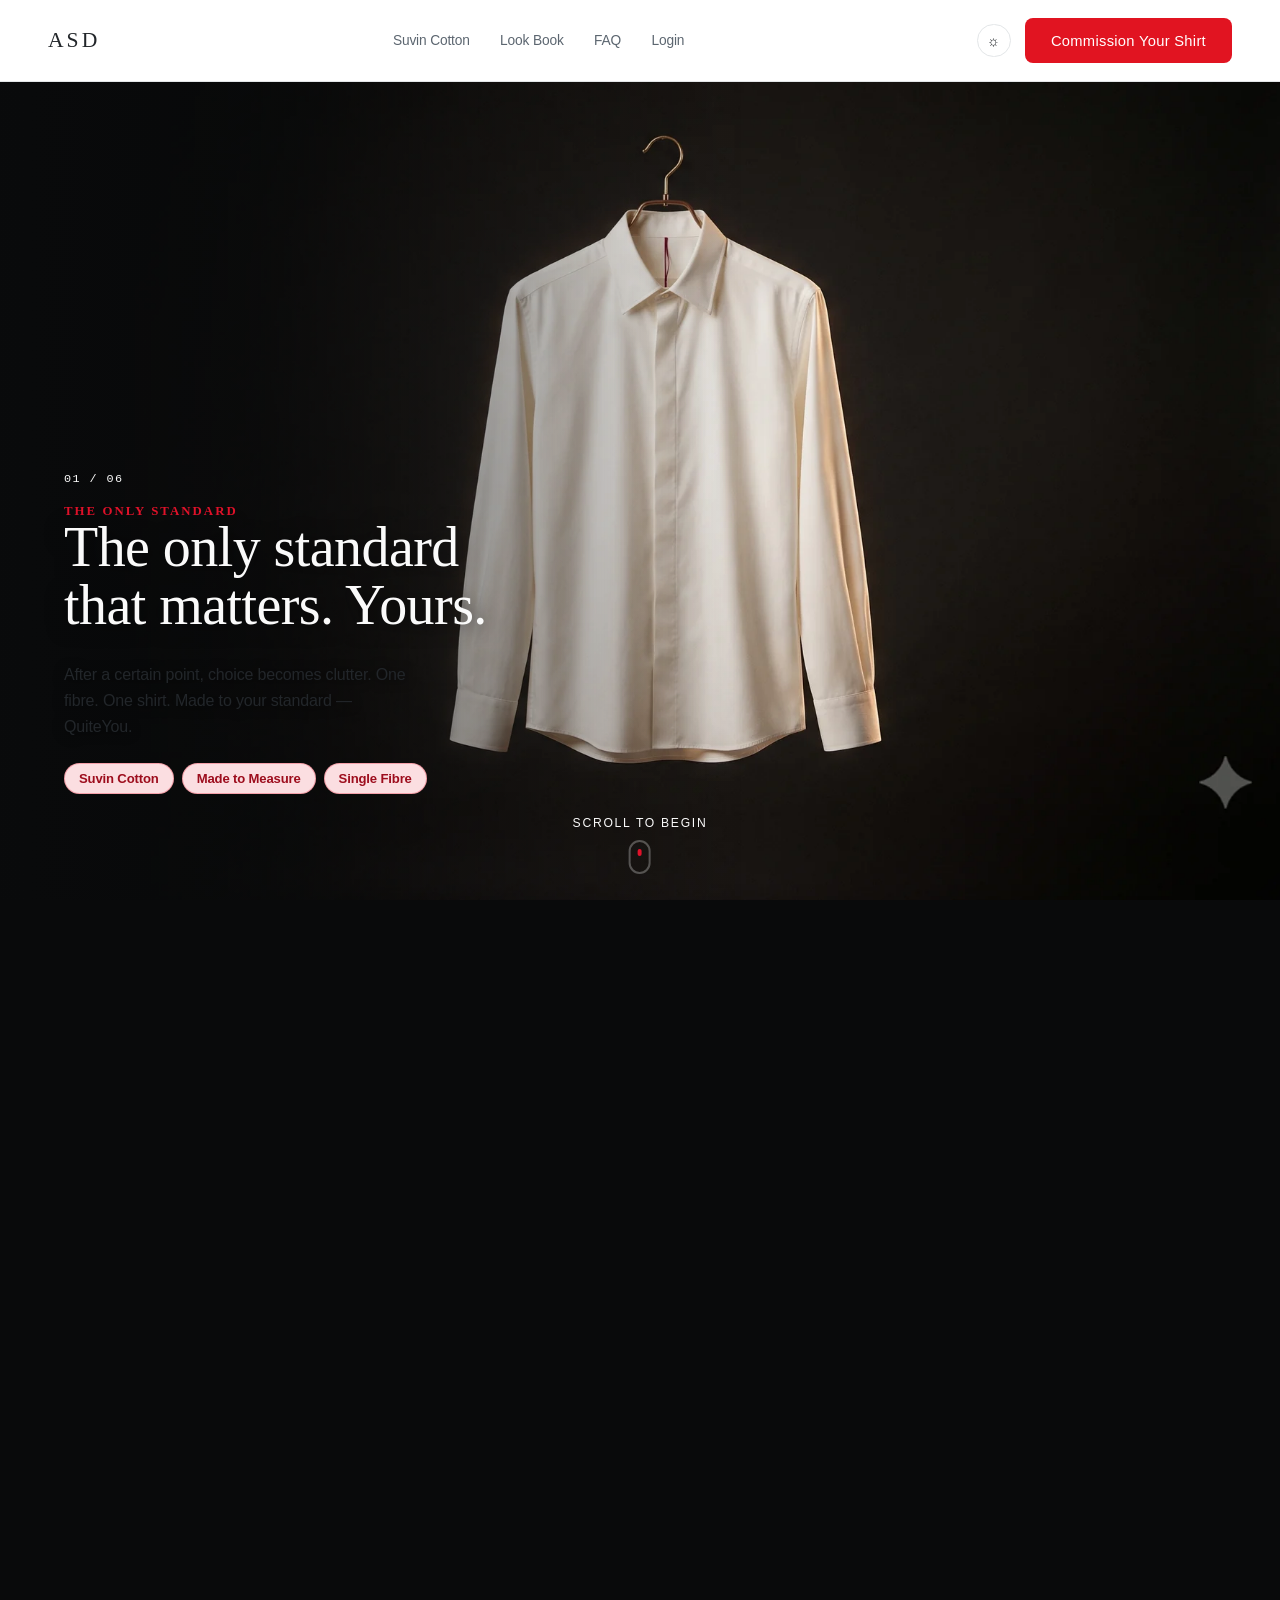
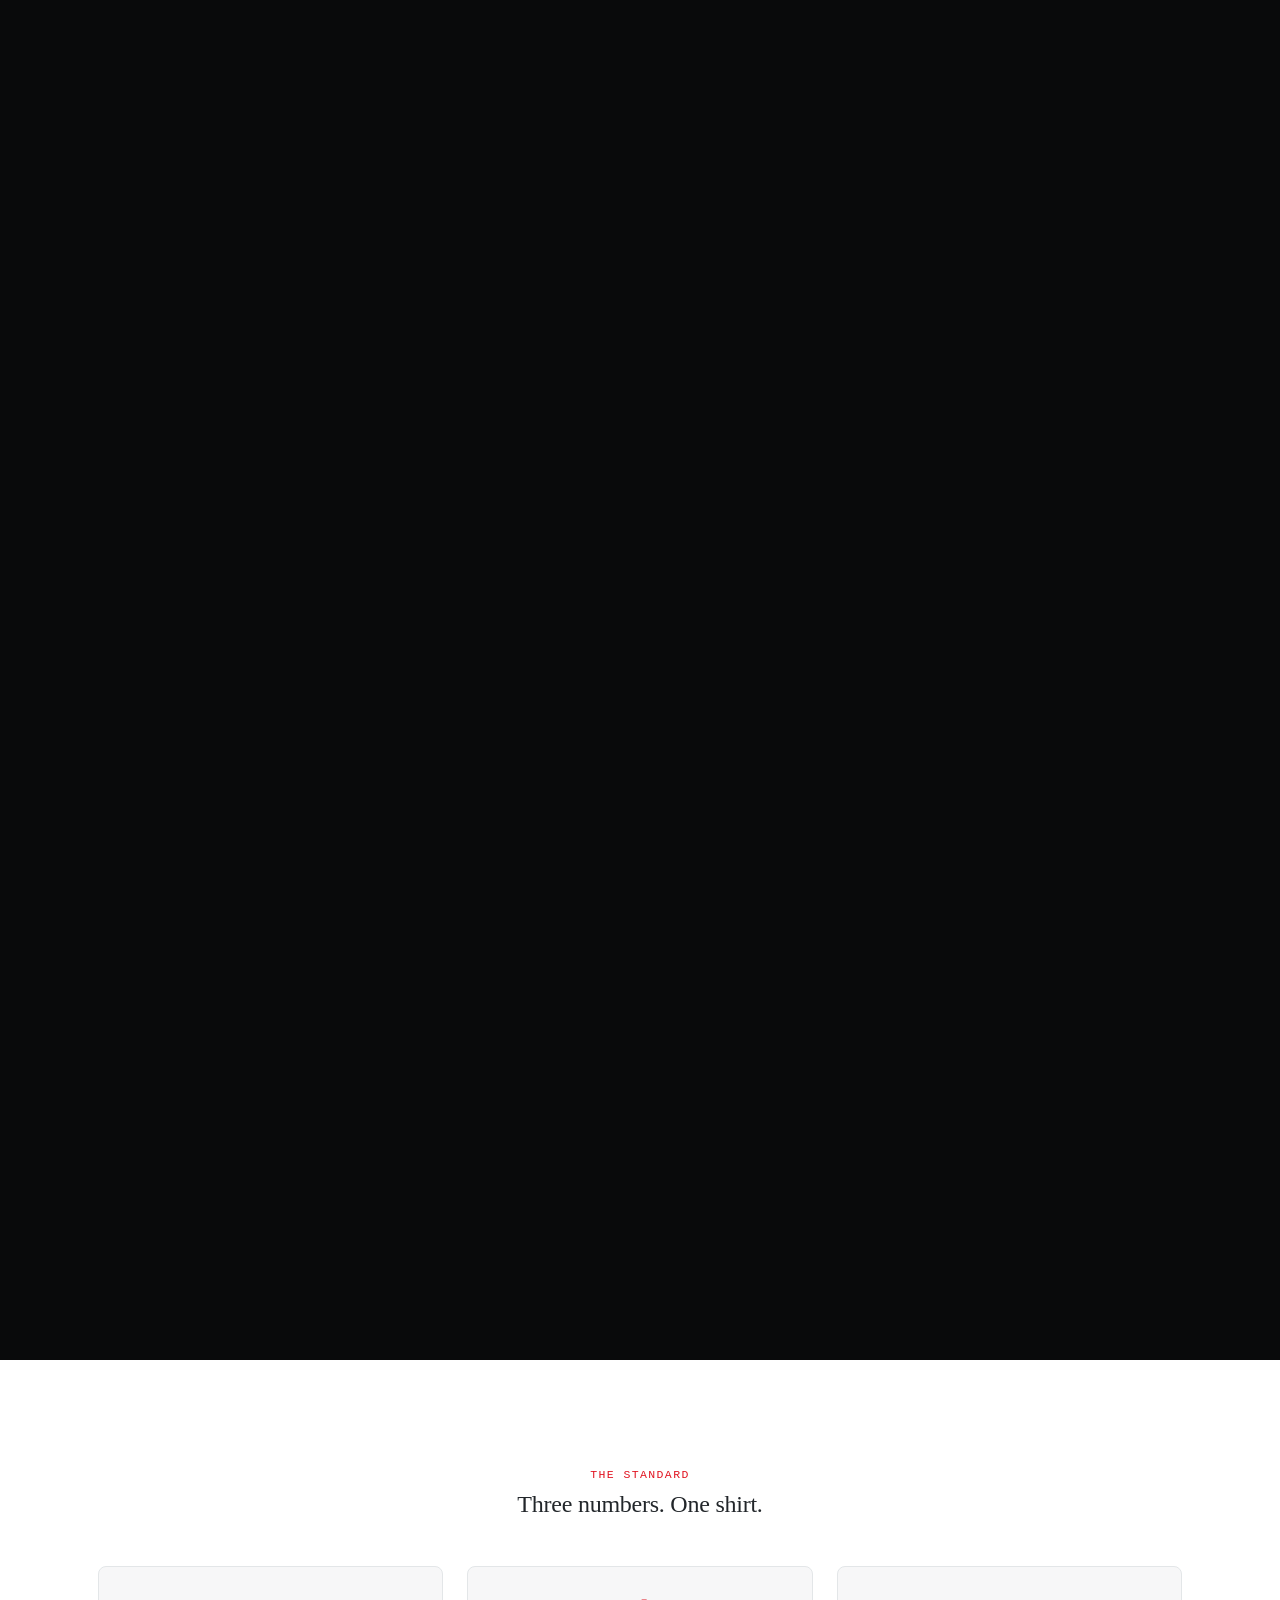
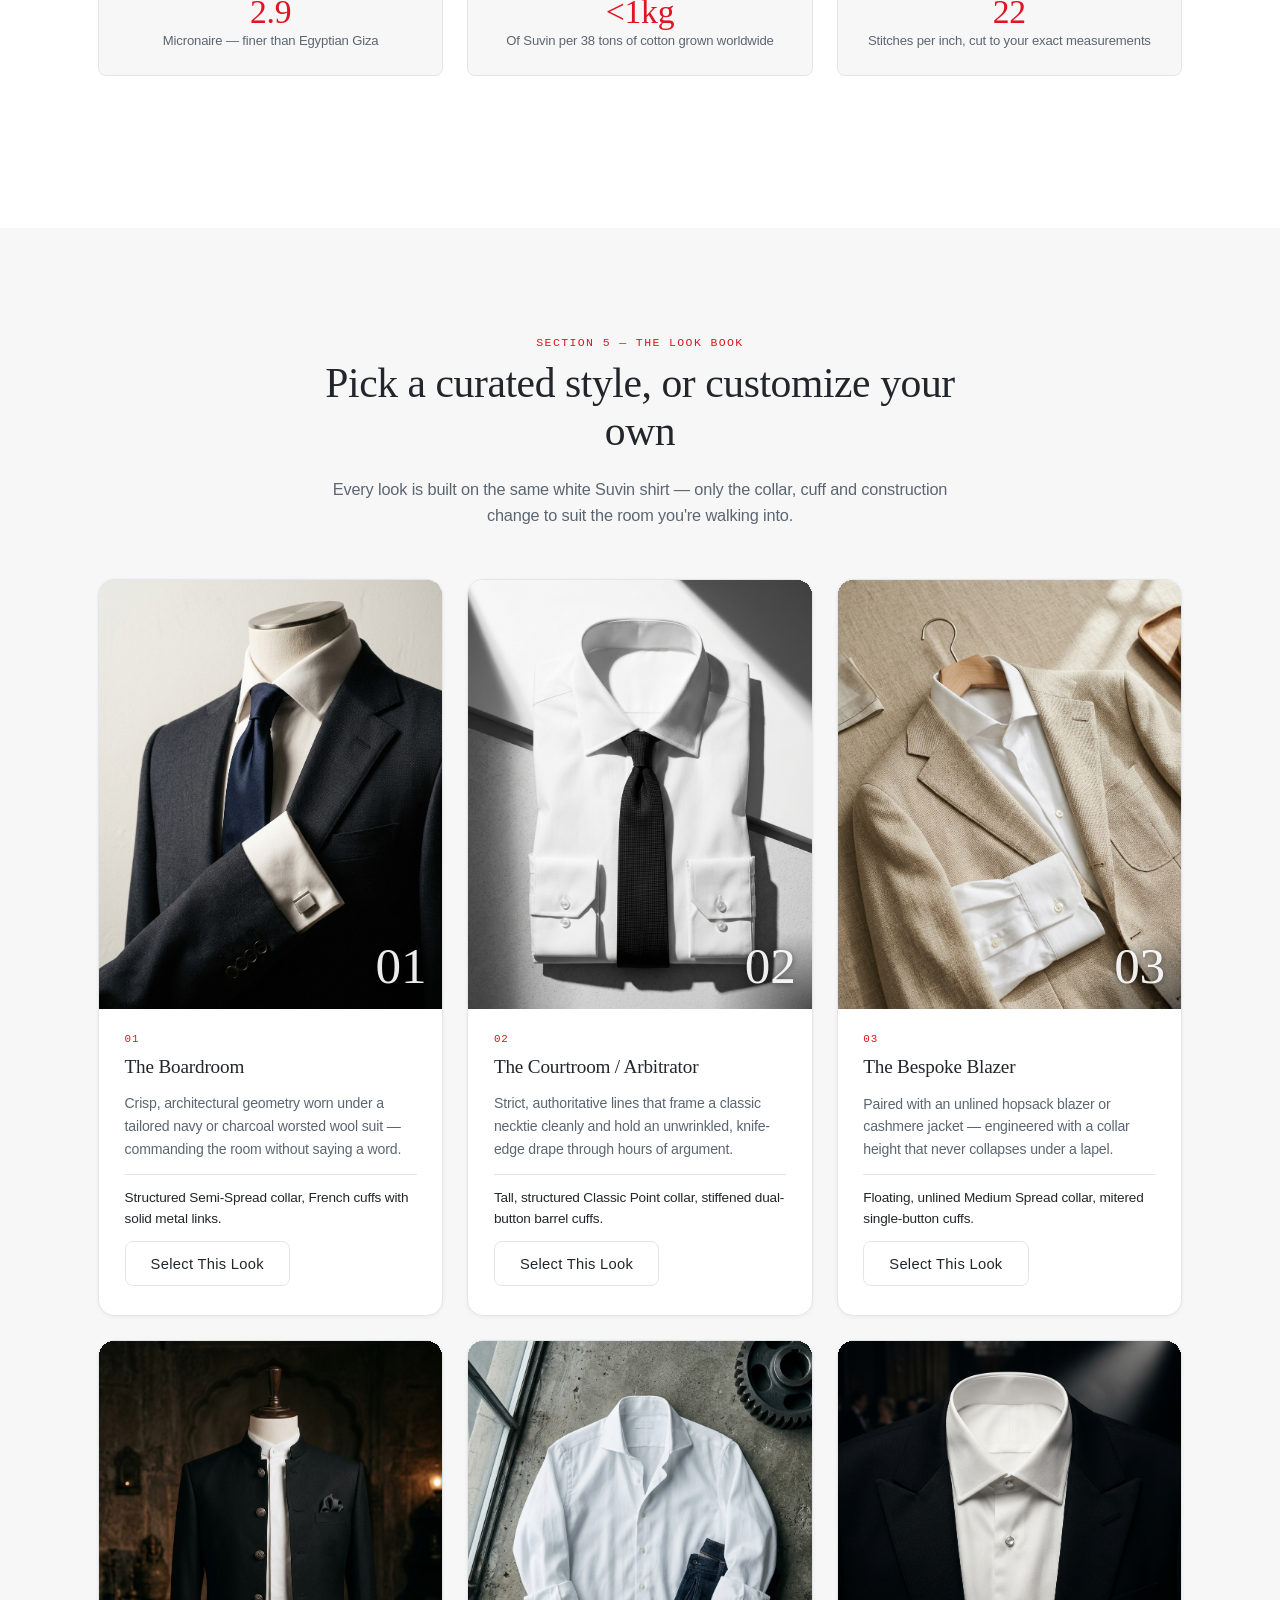
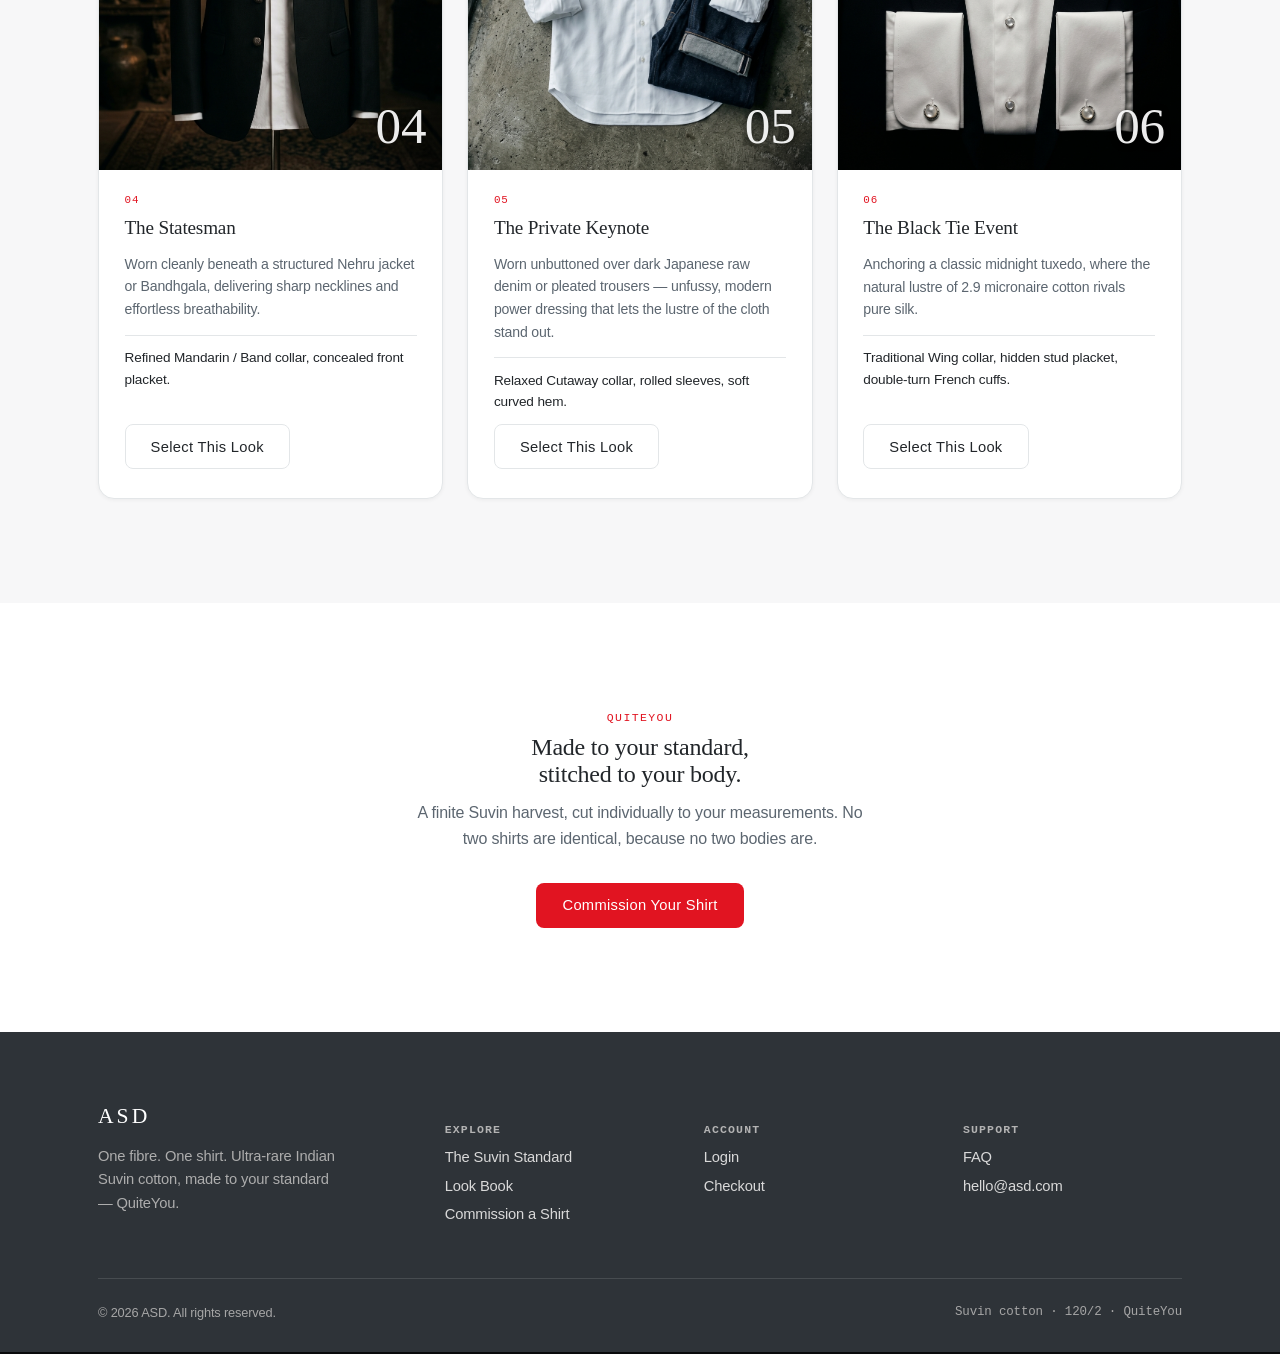
==== commit 464377af: "Cache-bust site.css so the hero-text color fix reaches every browser The white-hero-text fix (--sw-i" ====
--- a/index.html
+++ b/index.html
@@ -6,7 +6,7 @@
 <title>ASD — The Suvin Standard</title>
 <meta name="description" content="ASD makes exactly one shirt, from ultra-rare Indian Suvin cotton, cut and stitched to your exact standard. Commission yours." />
 <link rel="stylesheet" href="css/theme.css" />
-<link rel="stylesheet" href="css/site.css" />
+<link rel="stylesheet" href="css/site.css?v=2" />
 </head>
 <body>
 
--- a/css/site.css
+++ b/css/site.css
@@ -50,50 +50,39 @@
 .btn-ghost { background: transparent; color: var(--sw-ink, #fff); border-color: color-mix(in srgb, currentColor 35%, transparent); }
 
 /* ---------------------------------------------------------------- header */
+/* Fixed and white on every page, homepage cinematic hero included — no
+   transparent/scroll-triggered state. */
 .site-header {
   position: fixed; inset: 0 0 auto 0; z-index: 500;
   display: flex; align-items: center; justify-content: space-between;
   padding: 1.15rem clamp(1.25rem, 4vw, 3rem);
-  color: #fff;
-  mix-blend-mode: normal;
-  background: linear-gradient(to bottom, rgba(0,0,0,0.55), transparent);
-  pointer-events: none;
-}
-.site-header.is-solid { background: var(--card); color: var(--foreground); box-shadow: 0 1px 0 var(--border); }
-.site-header.is-solid .wordmark { color: var(--foreground); }
-.site-header.is-solid .main-nav a { color: var(--muted-foreground); }
-.site-header.is-solid .main-nav a:hover { color: var(--foreground); }
-.site-header * { pointer-events: auto; }
+  background: var(--card); color: var(--foreground);
+  box-shadow: 0 1px 0 var(--border);
+}
 .wordmark {
   font-family: var(--font-serif); font-size: 1.35rem; letter-spacing: 0.14em;
-  color: #fff;
+  color: var(--foreground);
 }
 .main-nav { display: flex; align-items: center; gap: 1.9rem; }
-.main-nav a { font-size: 0.86rem; color: rgba(255,255,255,0.82); transition: color .2s ease; }
-.main-nav a:hover { color: #fff; }
+.main-nav a { font-size: 0.86rem; color: var(--muted-foreground); transition: color .2s ease; }
+.main-nav a:hover { color: var(--foreground); }
 .header-actions { display: flex; align-items: center; gap: 0.9rem; }
 .theme-toggle {
-  width: 2.1rem; height: 2.1rem; border-radius: 999px; border: 1px solid rgba(255,255,255,0.35);
-  background: transparent; color: #fff; cursor: pointer; display: grid; place-items: center; font-size: 0.9rem;
-}
-.site-header.is-solid .theme-toggle { border-color: var(--border); color: var(--foreground); }
+  width: 2.1rem; height: 2.1rem; border-radius: 999px; border: 1px solid var(--border);
+  background: transparent; color: var(--foreground); cursor: pointer; display: grid; place-items: center; font-size: 0.9rem;
+}
 .nav-toggle { display: none; }
-
-/* subpages (no cinematic hero behind the header) run the header solid from the start */
-body.subpage .site-header {
-  position: static; background: var(--card); color: var(--foreground); box-shadow: 0 1px 0 var(--border);
-}
-body.subpage .site-header .wordmark { color: var(--foreground); }
-body.subpage .site-header .main-nav a { color: var(--muted-foreground); }
-body.subpage .site-header .main-nav a:hover { color: var(--foreground); }
-body.subpage .site-header .theme-toggle { border-color: var(--border); color: var(--foreground); }
 
 @media (max-width: 860px) {
   .main-nav { display: none; }
 }
 
 /* ---------------------------------------------------------------- footer */
-.site-footer { background: var(--chart-2); color: hsl(0,0%,92%); padding: 4.5rem 0 2rem; }
+/* Fixed dark surface on purpose — --chart-2 flips to a LIGHT grey in .dark (it's meant
+   for data-viz, not a stable dark background), which broke every light-toned text color
+   below when dark mode was on. A literal, theme-independent value keeps the footer dark
+   (and its light text legible) in both themes. */
+.site-footer { background: hsl(210, 10%, 20%); color: hsl(0,0%,92%); padding: 4.5rem 0 2rem; }
 .footer-grid {
   display: grid; grid-template-columns: 1.4fr 1fr 1fr 1fr; gap: 2.5rem;
   padding-bottom: 3rem; border-bottom: 1px solid rgba(255,255,255,0.12);
@@ -103,7 +92,10 @@
 .footer-grid a { color: hsl(0,0%,85%); font-size: 0.92rem; }
 .footer-grid a:hover { color: var(--primary); }
 .footer-brand p { color: hsl(0,0%,68%); font-size: 0.92rem; max-width: 30ch; }
-.footer-bottom { display: flex; justify-content: space-between; align-items: center; padding-top: 1.6rem; font-size: 0.8rem; color: hsl(0,0%,55%); flex-wrap: wrap; gap: 0.75rem; }
+.footer-bottom { display: flex; justify-content: space-between; align-items: center; padding-top: 1.6rem; font-size: 0.8rem; color: hsl(0,0%,65%); flex-wrap: wrap; gap: 0.75rem; }
+/* .mono-note defaults to --muted-foreground, a dark grey meant for light backgrounds —
+   override it to a light grey wherever it lands on the dark footer instead. */
+.site-footer .mono-note { color: hsl(0,0%,65%); }
 
 @media (max-width: 760px) {
   .footer-grid { grid-template-columns: 1fr 1fr; }
@@ -114,12 +106,16 @@
 :root, .sw-root {
   --sw-bg: hsl(210, 10%, 4%);
   --sw-ink: hsl(0, 0%, 98%);
-  --sw-ink-soft: hsl(210, 10%, 72%);
+  /* was a muted grey — the scene counter, hero body copy, and scroll hint all read it
+     and were hard to read over video; matched to --sw-ink so hero text is white throughout */
+  --sw-ink-soft: hsl(0, 0%, 98%);
   --sw-accent: hsl(356, 84%, 48%);
   --sw-font-display: var(--font-serif);
   --sw-font-body: var(--font-sans);
 }
 #world { background: var(--sw-bg); }
+/* right-side scene dot nav — off by request; unlayered rule beats the engine's @layer sw default */
+#world .sw-route { display: none; }
 
 /* ---------------------------------------------------------------- section shells */
 .section { padding: 6.5rem 0; }
@@ -147,12 +143,19 @@
   transition: transform .45s ease;
 }
 .look-card:hover .look-swatch img { transform: scale(1.04); }
+/* scrim behind the corner numeral so it stays legible over any photo, light or dark */
+.look-swatch::before {
+  content: '';
+  position: absolute; inset: 0;
+  background: radial-gradient(140px 110px at 100% 100%, rgb(0 0 0 / 0.6), transparent 72%);
+  pointer-events: none;
+}
 .look-swatch::after {
   content: attr(data-num);
   position: absolute; right: 1rem; bottom: 0.9rem;
-  font-family: var(--font-serif); font-size: 3.2rem; color: hsl(210 10% 95% / 0.7);
+  font-family: var(--font-serif); font-size: 3.2rem; color: hsl(0 0% 100% / 0.92);
   pointer-events: none;
-  text-shadow: 0 1px 4px rgb(0 0 0 / 0.25);
+  text-shadow: 0 1px 6px rgb(0 0 0 / 0.5);
 }
 .look-body { padding: 1.5rem 1.6rem 1.8rem; display: flex; flex-direction: column; gap: 0.7rem; flex: 1; }
 .look-body h3 { font-size: 1.2rem; margin-bottom: 0.15em; }
@@ -215,7 +218,7 @@
   border: 1px solid var(--border); background: var(--card); border-radius: var(--radius);
   padding: 0.55em 1em; font-size: 0.85rem; cursor: pointer; color: var(--foreground);
 }
-.swatch-row button[aria-pressed="true"] { border-color: var(--primary); color: var(--primary); background: var(--accent); }
+.swatch-row button[aria-pressed="true"] { border-color: var(--primary); color: var(--accent-foreground); background: var(--accent); }
 
 @media (max-width: 860px) {
   .config-layout { grid-template-columns: 1fr; }
